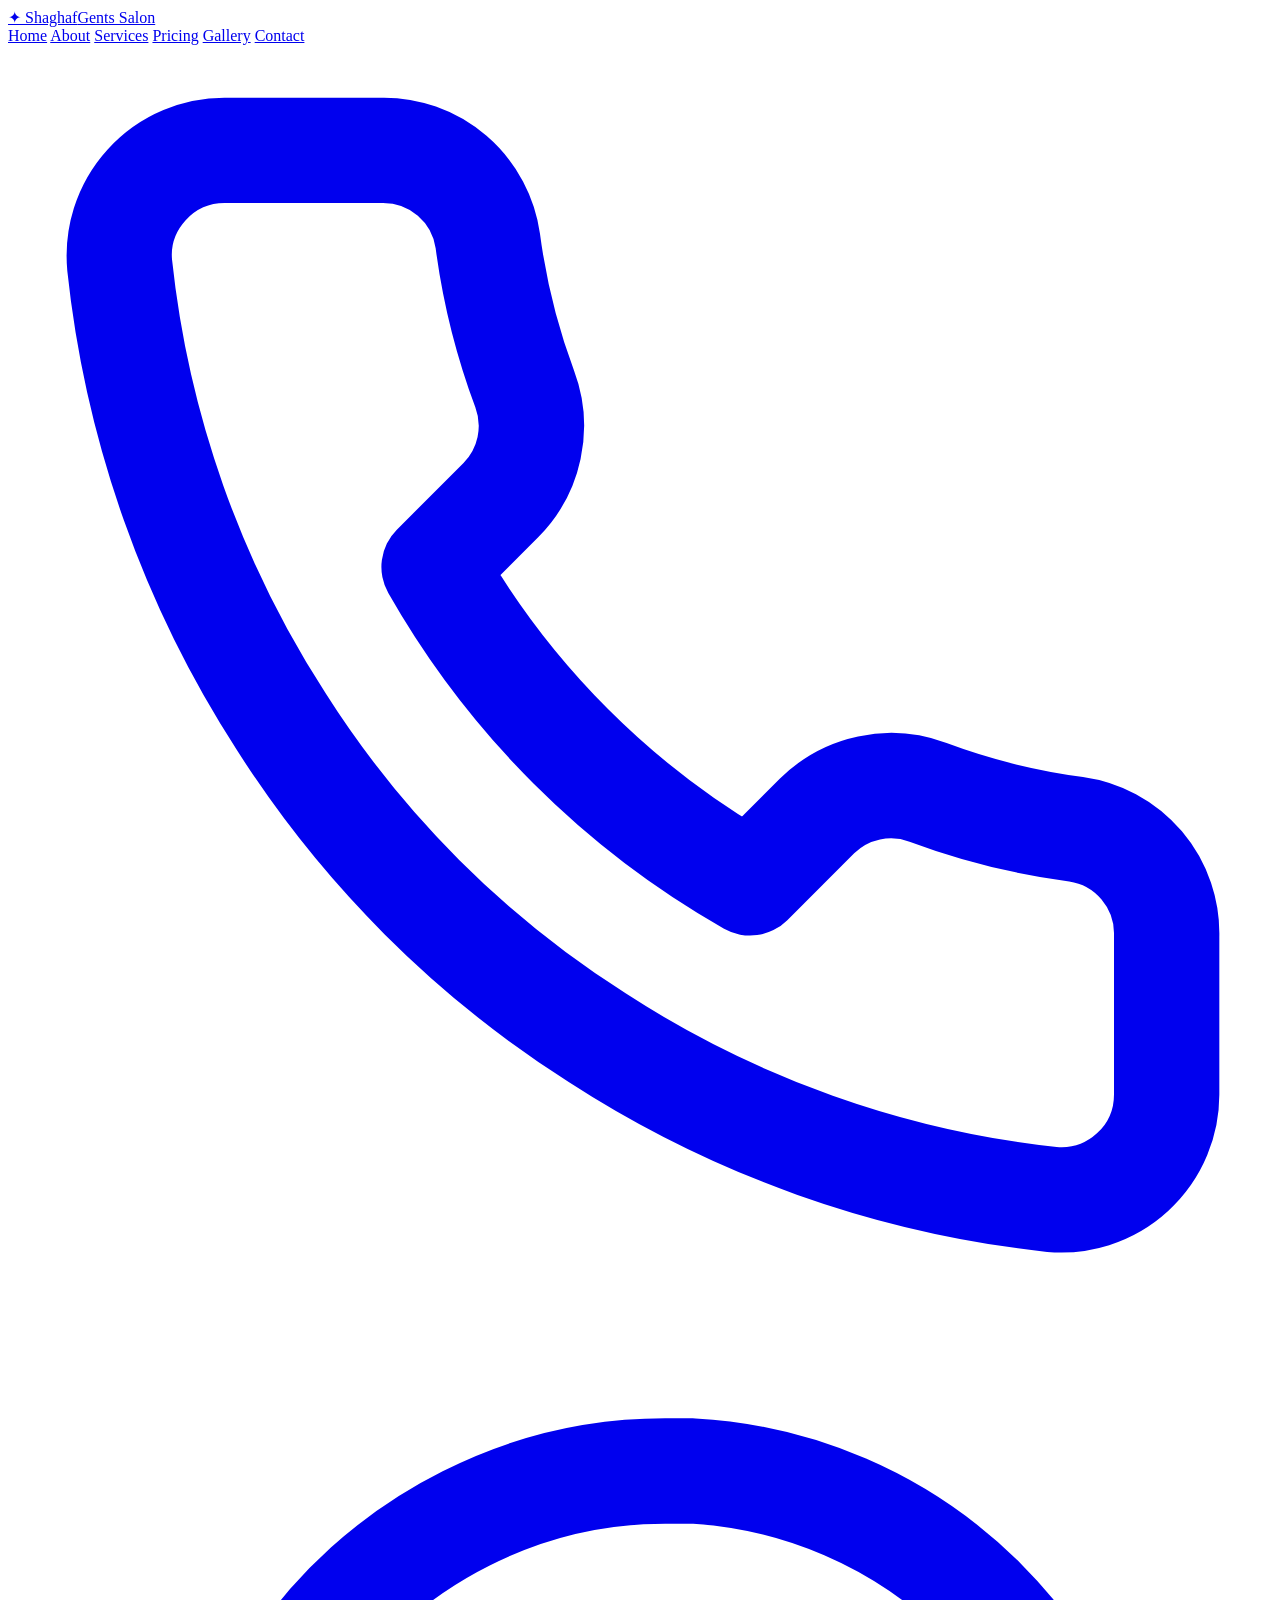
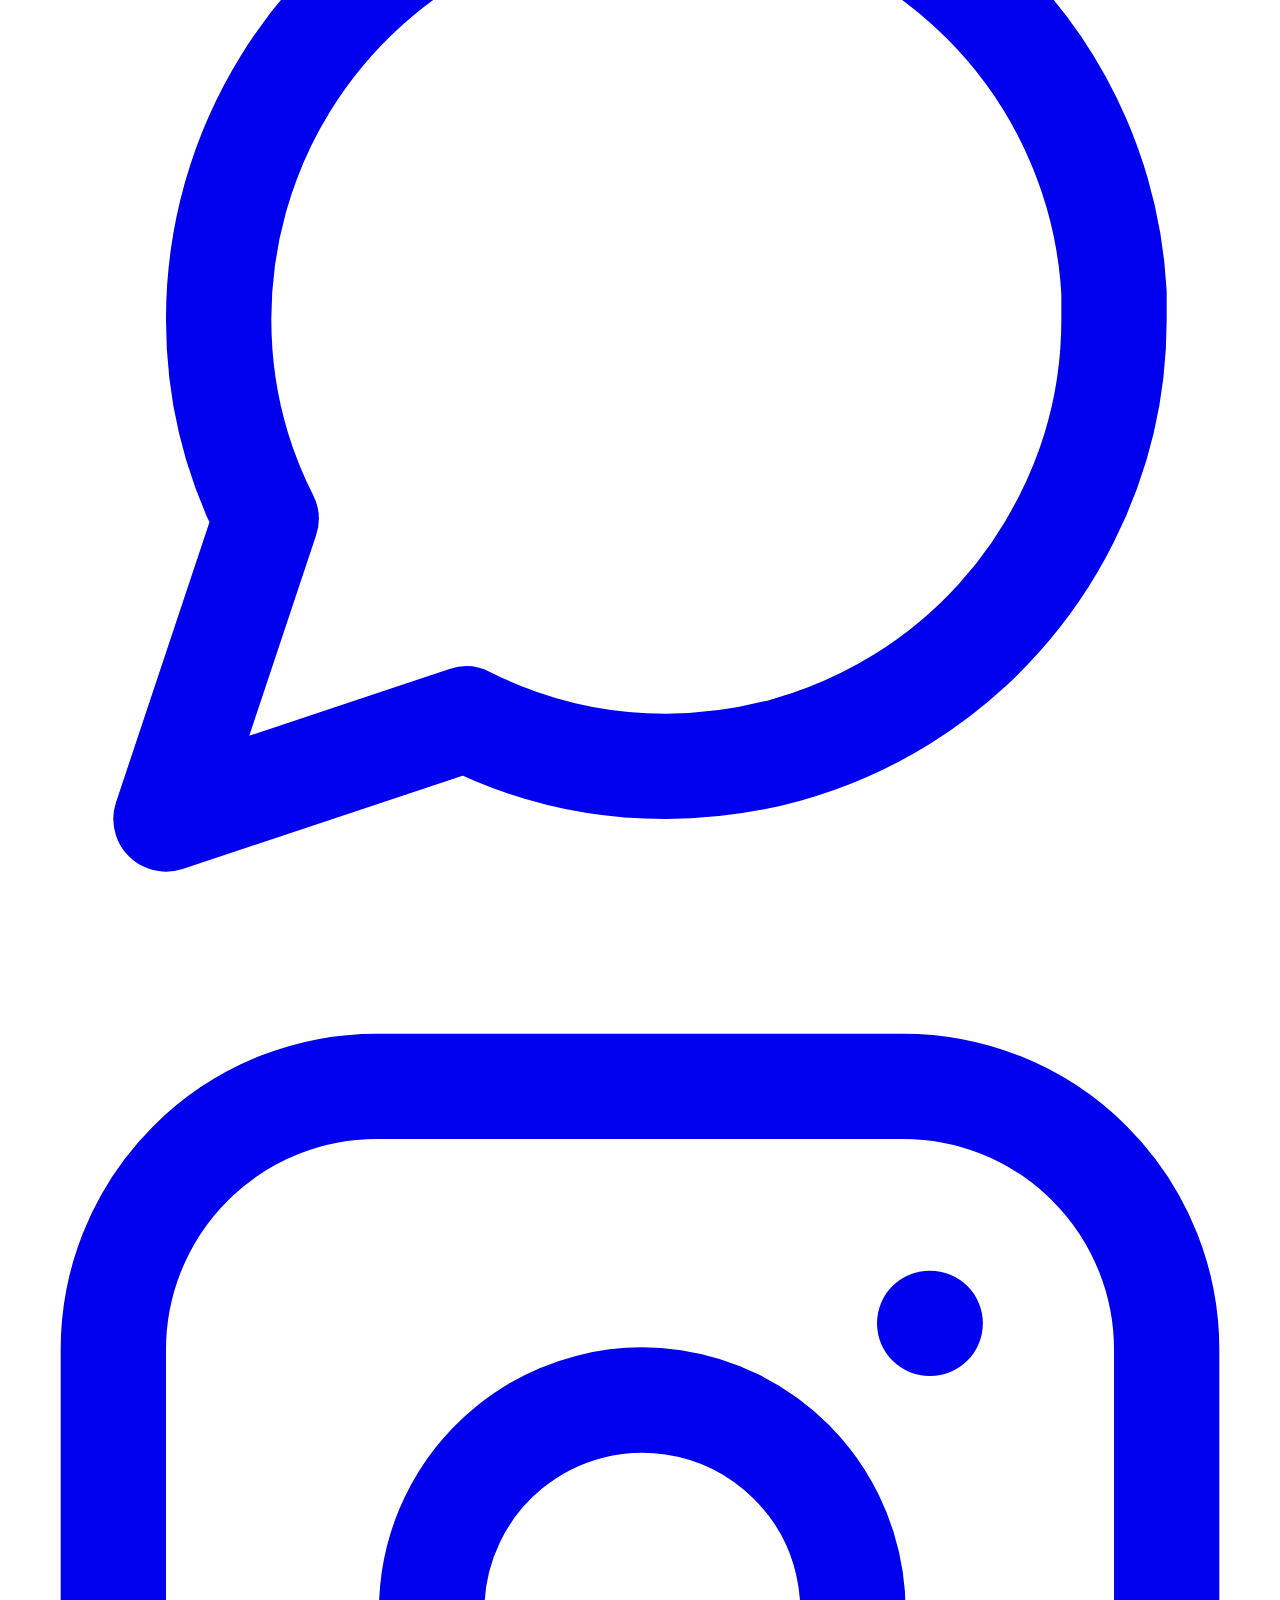
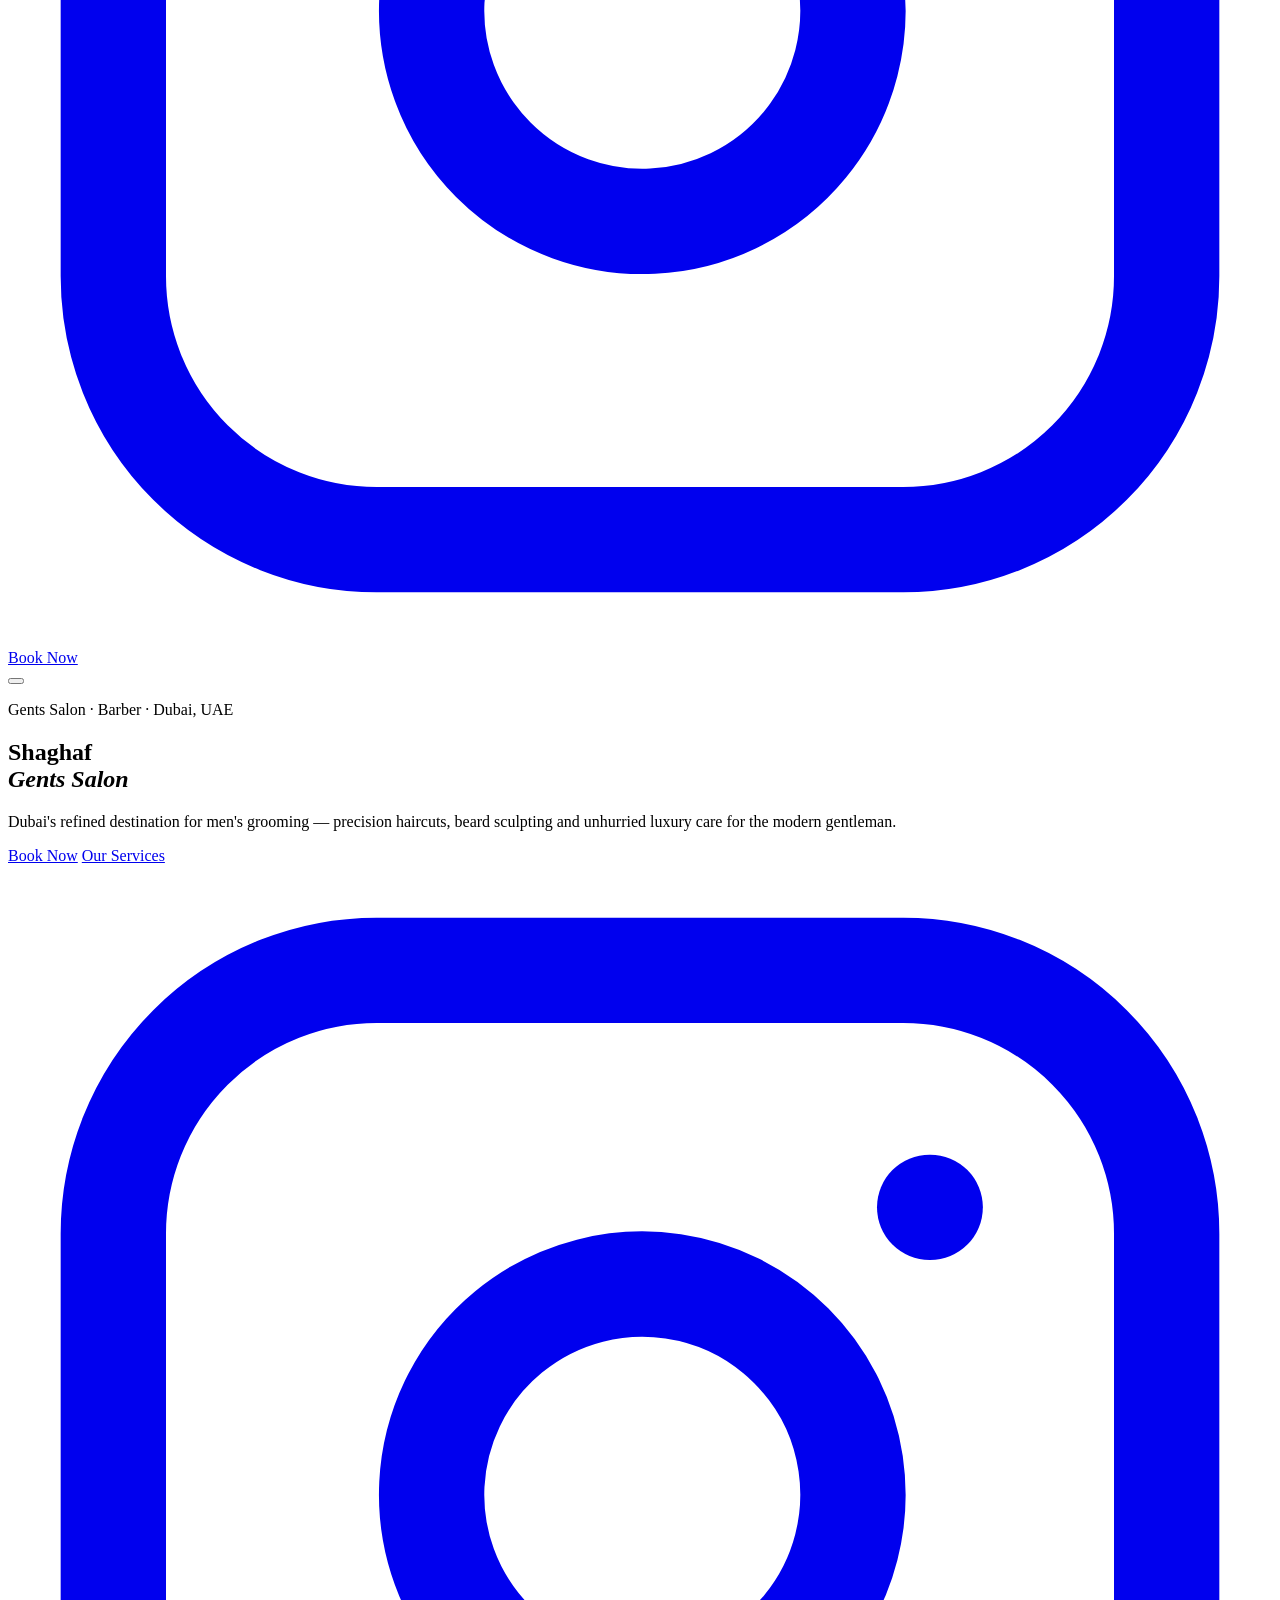
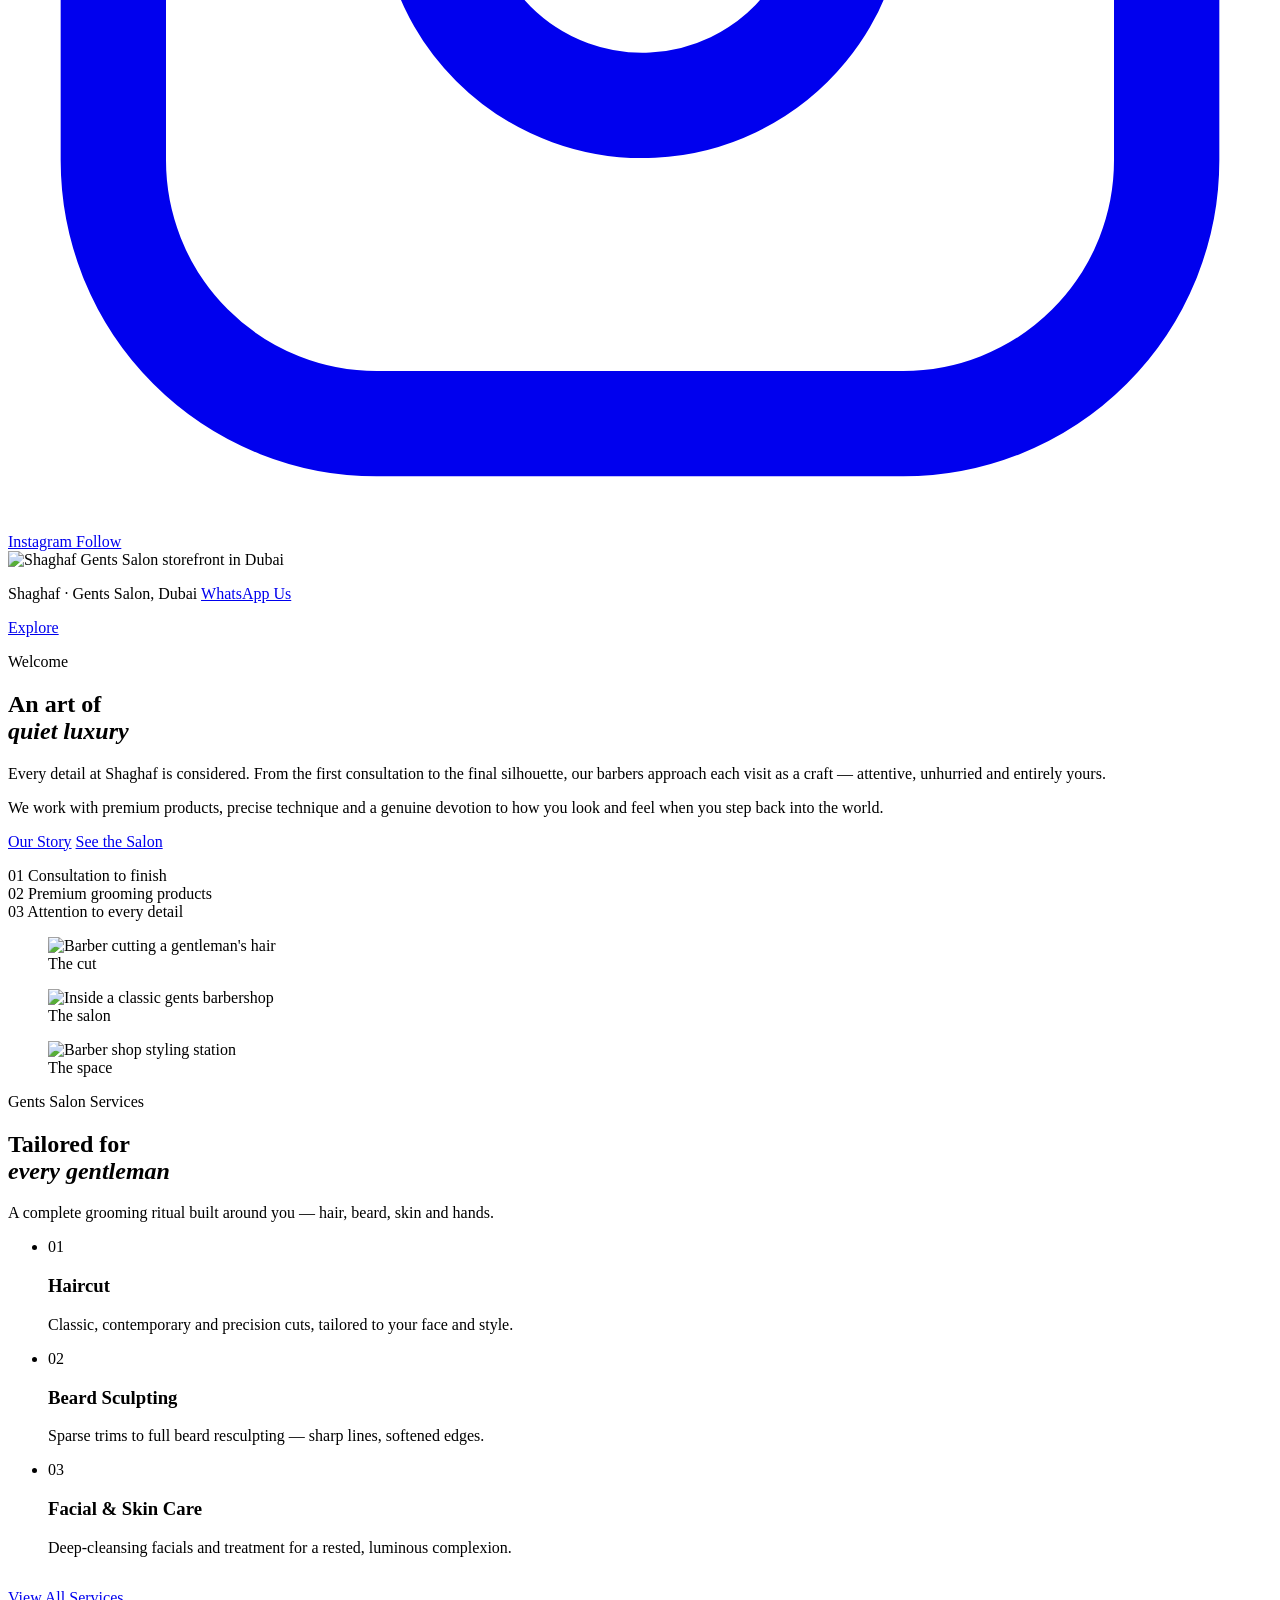
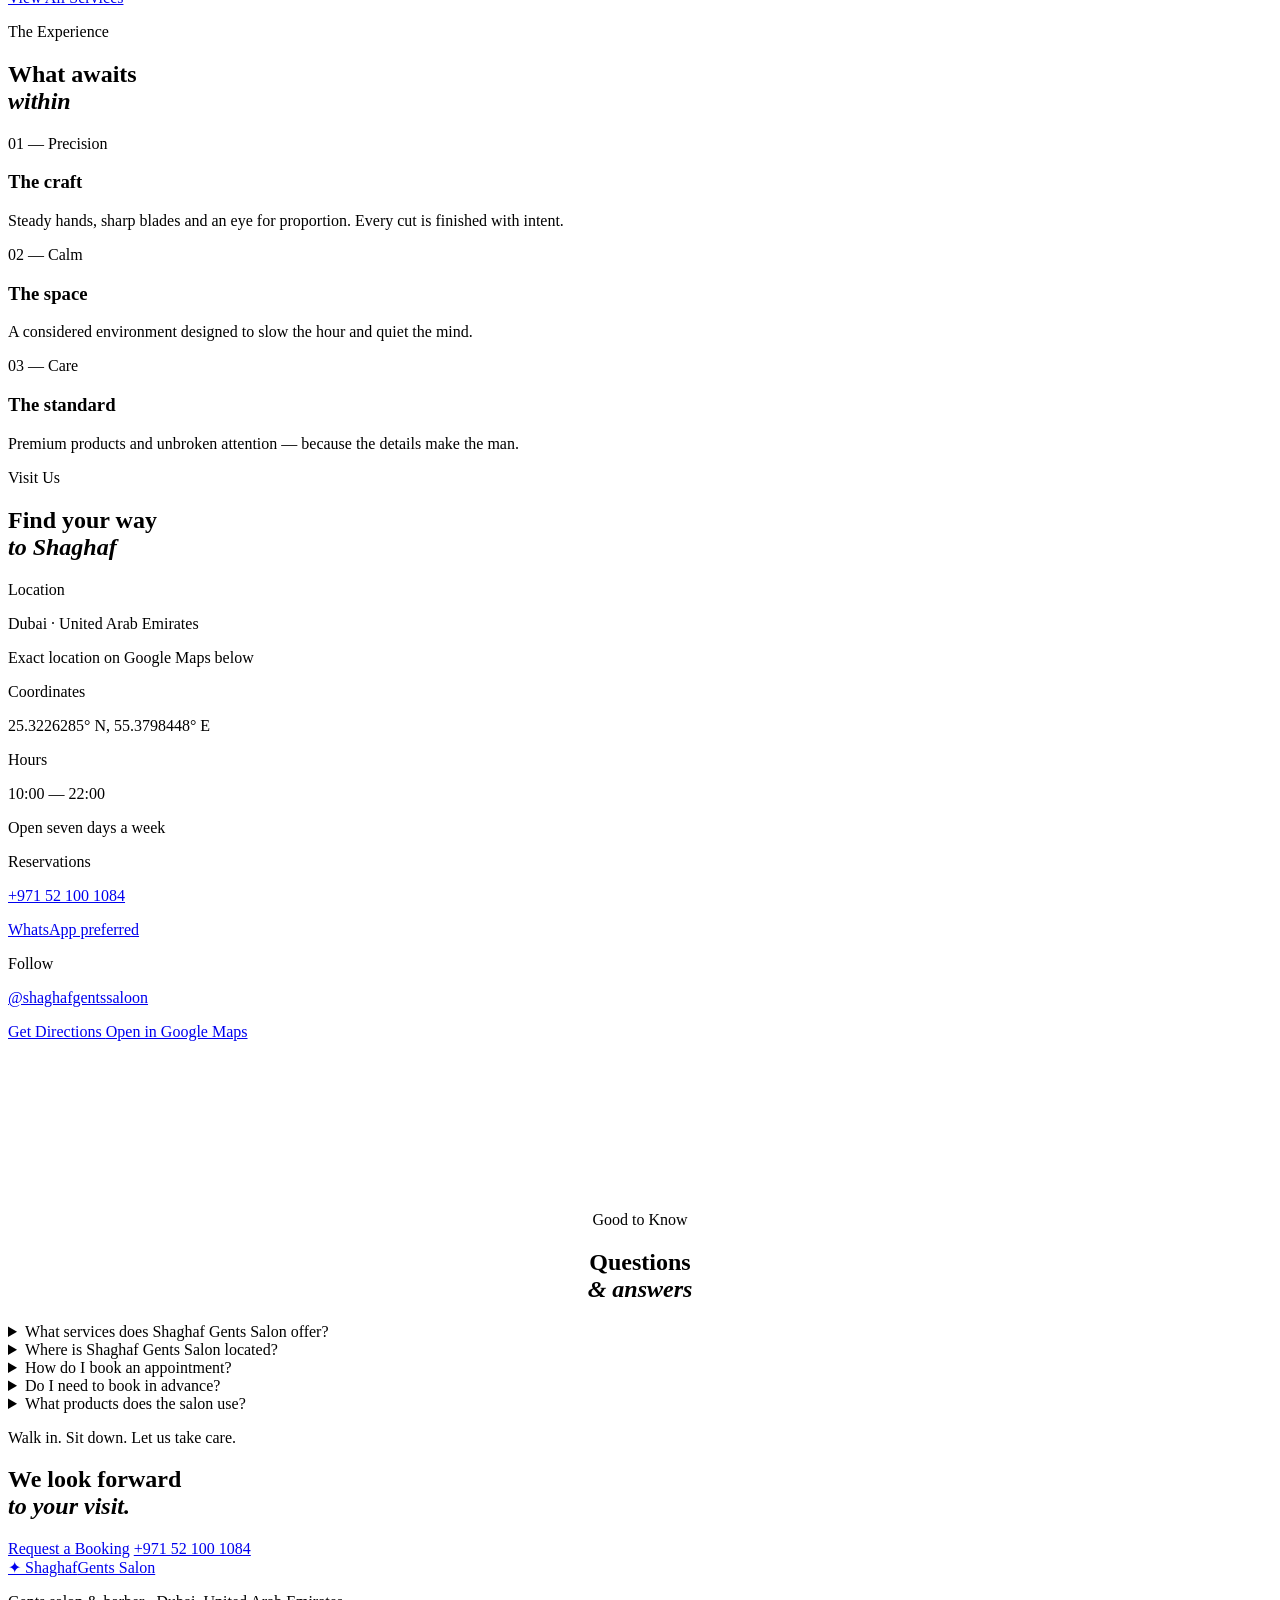
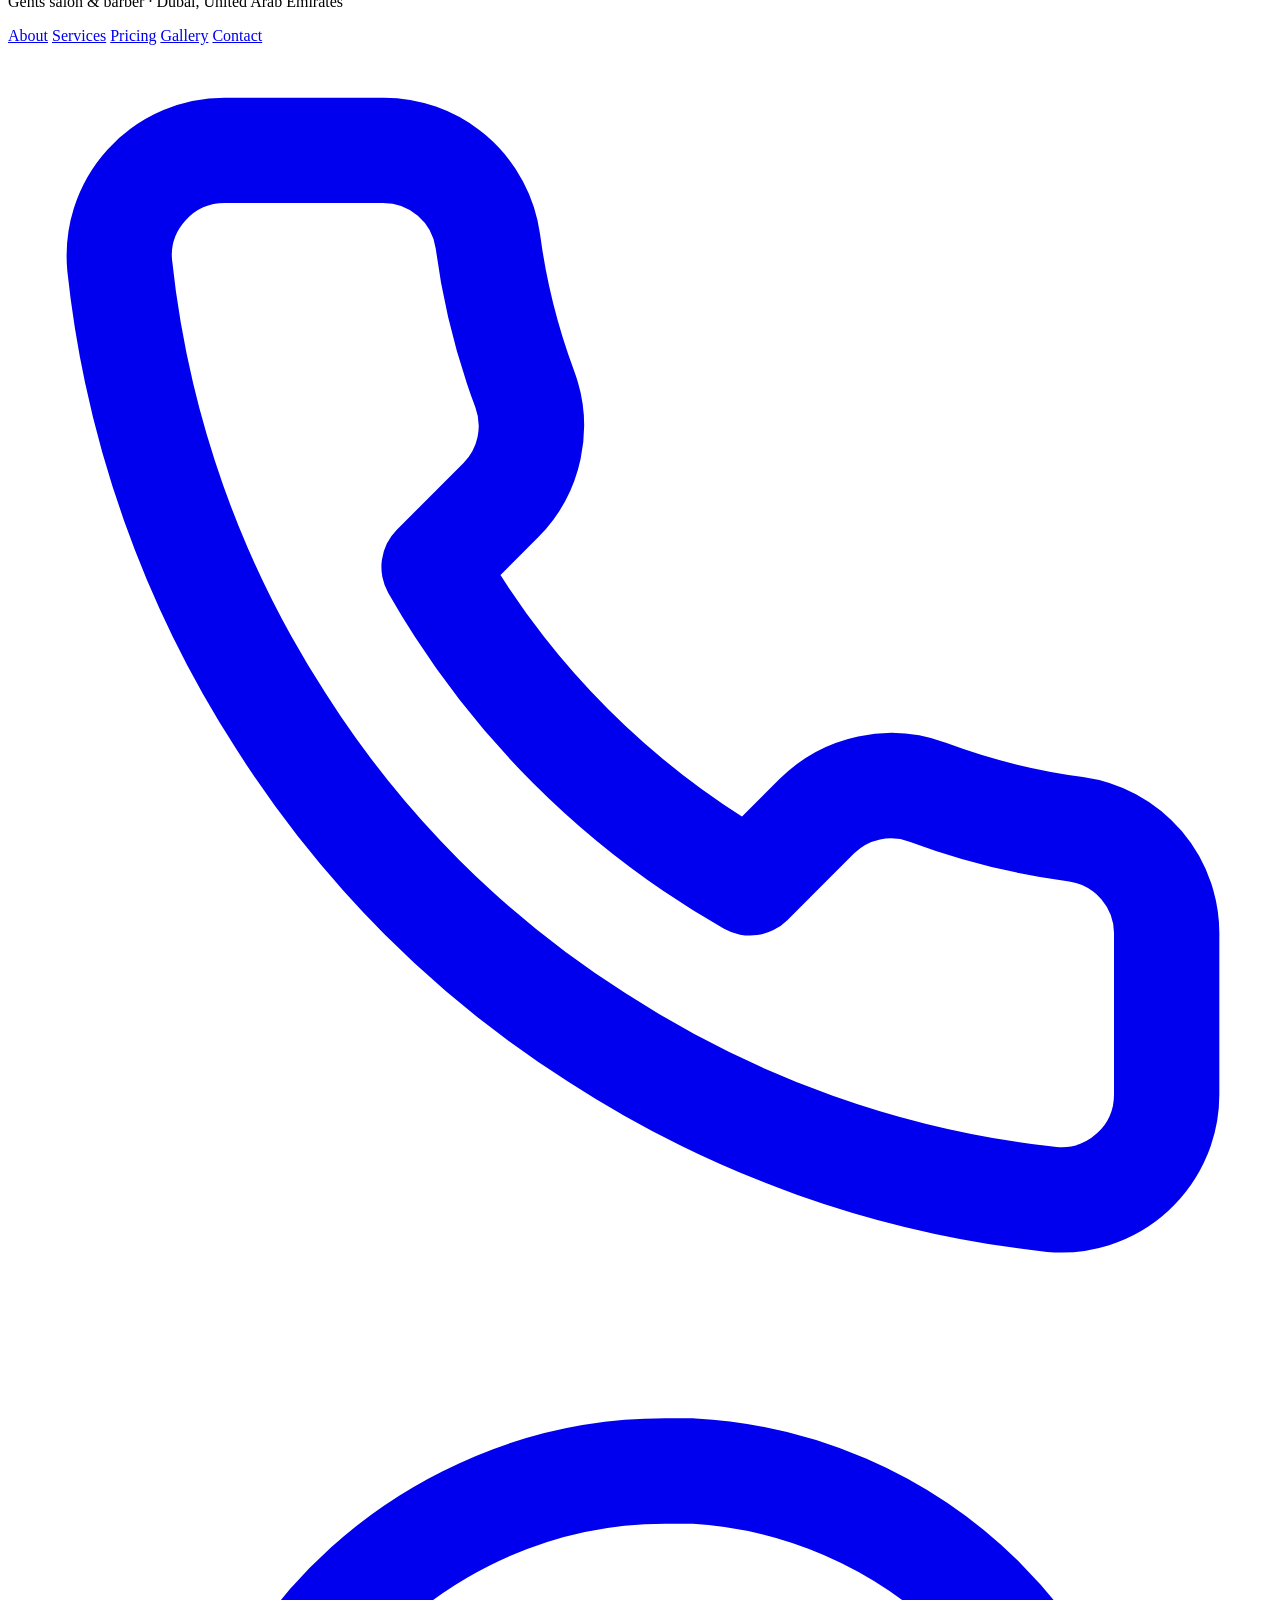
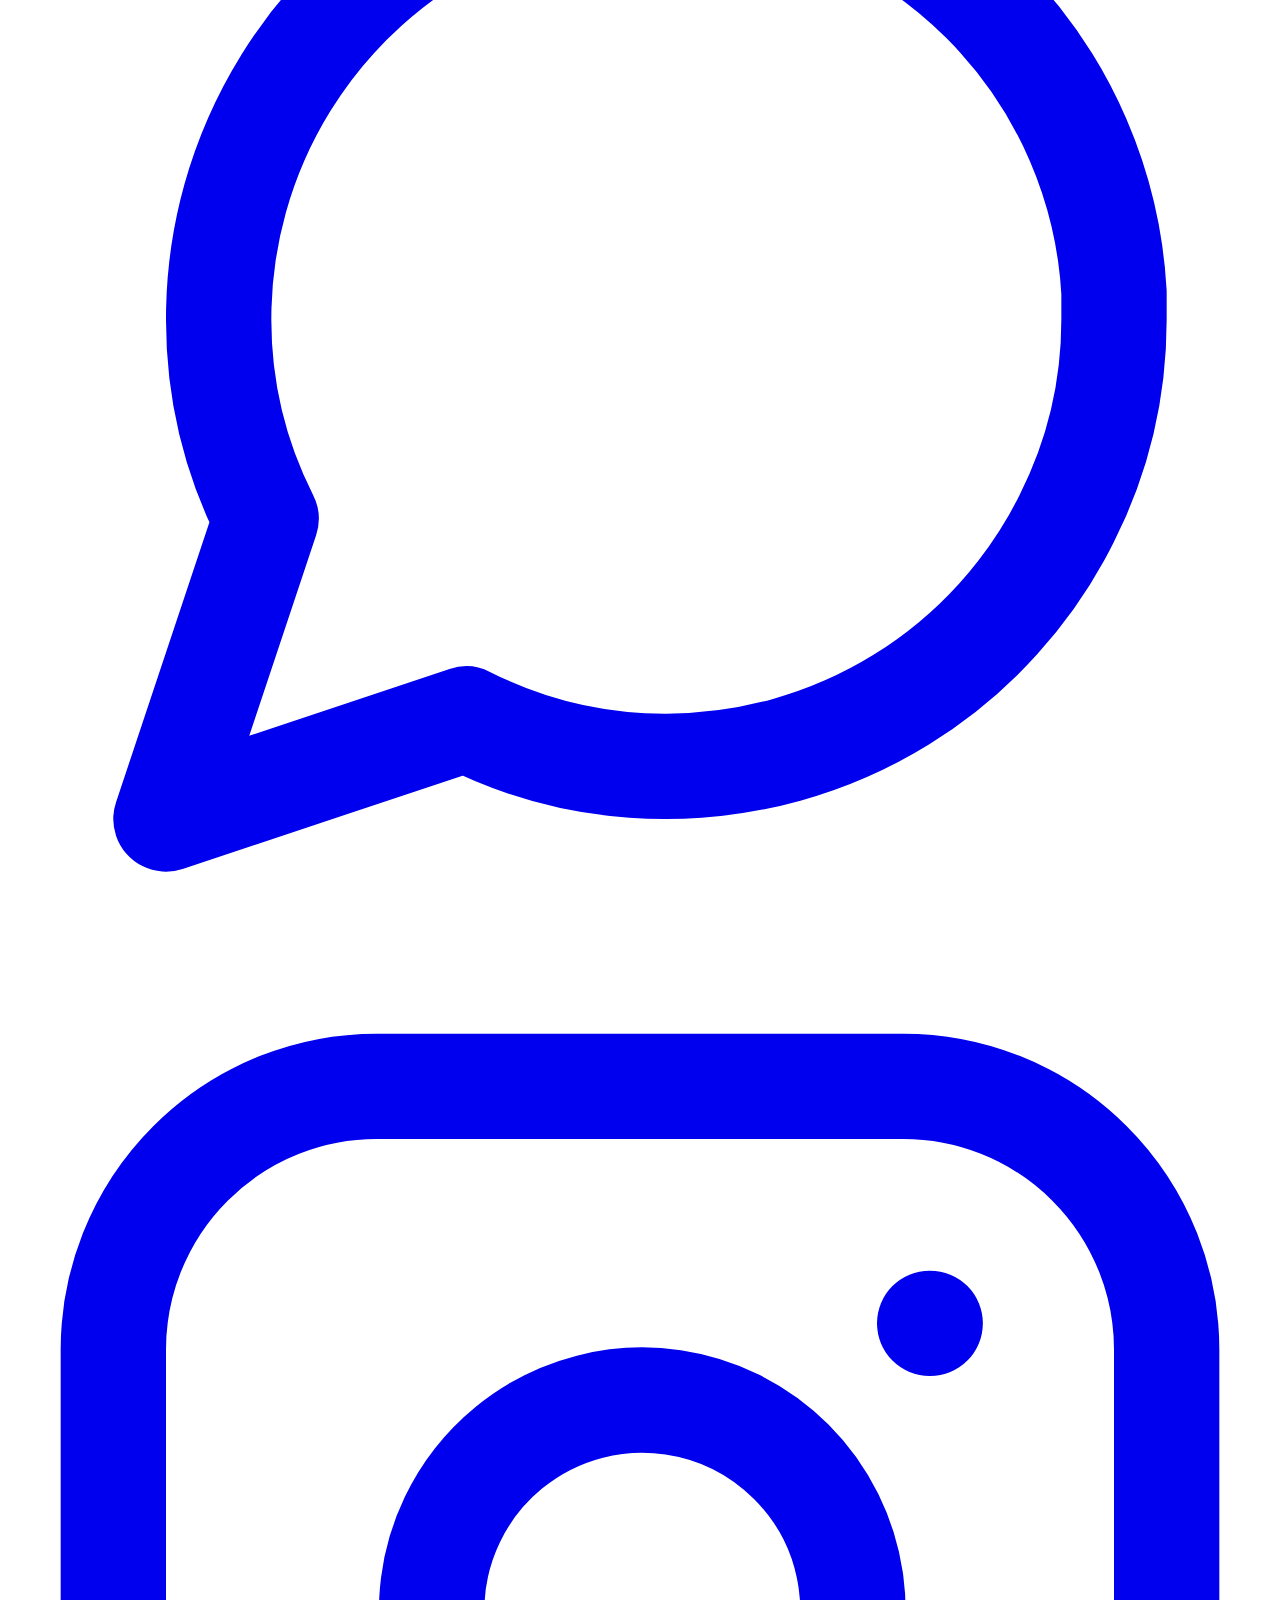
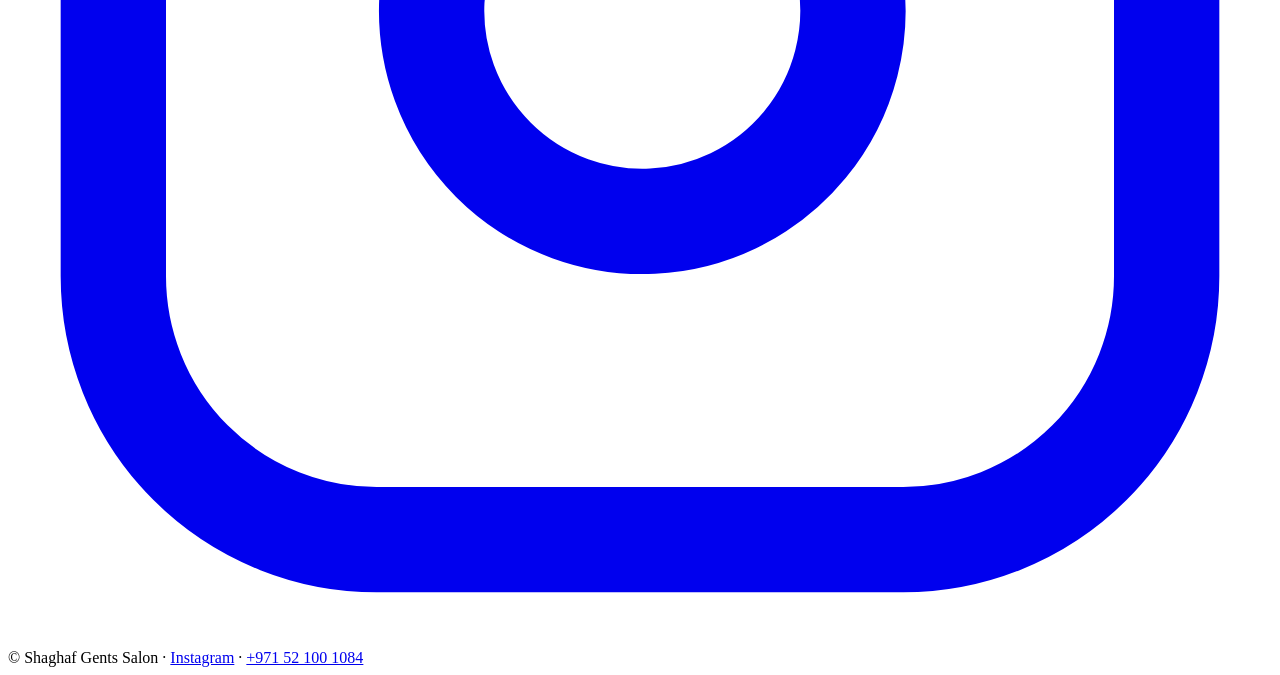
==== index.html @ 3b435929 "Add files via upload" ====
<!DOCTYPE html>
<html lang="en">
<head>
  <meta charset="UTF-8" />
  <meta name="viewport" content="width=device-width, initial-scale=1.0" />
  <title>Shaghaf Gents Salon | Premium Men's Salon &amp; Barber in Dubai</title>
  <meta name="description" content="Shaghaf Gents Salon — the premier gents salon &amp; men's barber in Dubai. Precision haircuts, beard sculpting, hot-towel shaves, facials &amp; grooming." />
  <meta name="robots" content="index, follow, max-image-preview:large, max-snippet:-1" />
  <meta name="author" content="Shaghaf Gents Salon" />
  <meta name="theme-color" content="#0c0c0c" />
  <meta name="geo.region" content="AE-DU" />
  <meta name="geo.placename" content="Dubai, United Arab Emirates" />
  <meta name="geo.position" content="25.3226285;55.3798448" />
  <meta name="ICBM" content="25.3226285,55.3798448" />
  <link rel="canonical" href="https://www.shaghafgentssaloon.com/" />

  <!-- Open Graph -->
  <meta property="og:type" content="website" />
  <meta property="og:site_name" content="Shaghaf Gents Salon" />
  <meta property="og:title" content="Shaghaf Gents Salon | Premium Men's Salon &amp; Barber in Dubai" />
  <meta property="og:description" content="A refined haven for the modern gentleman. Precision haircuts, beard sculpting and luxury grooming in Dubai." />
  <meta property="og:url" content="https://www.shaghafgentssaloon.com/" />
  <meta property="og:image" content="https://www.shaghafgentssaloon.com/assets/images/og-cover.jpg" />
  <meta property="og:image:width" content="1200" />
  <meta property="og:image:height" content="630" />
  <meta property="og:image:alt" content="Shaghaf Gents Salon — premium men's grooming in Dubai" />
  <meta property="og:locale" content="en_AE" />
  <meta property="og:phone_number" content="+971 52 100 1084" />

  <!-- Twitter -->
  <meta name="twitter:card" content="summary_large_image" />
  <meta name="twitter:title" content="Shaghaf Gents Salon | Premium Men's Salon &amp; Barber in Dubai" />
  <meta name="twitter:description" content="Precision haircuts, beard sculpting and luxury grooming in Dubai. Call +971 52 100 1084." />
  <meta name="twitter:image" content="https://www.shaghafgentssaloon.com/assets/images/og-cover.jpg" />

  <link rel="icon" href="data:image/svg+xml,%3Csvg xmlns='http://www.w3.org/2000/svg' viewBox='0 0 100 100'%3E%3Crect width='100' height='100' rx='14' fill='%230c0c0c'/%3E%3Ctext x='50' y='68' font-size='52' text-anchor='middle' fill='%23c8a96a' font-family='Georgia, serif'%3ES%3C/text%3E%3C/svg%3E" />

  <link rel="stylesheet" href="assets/fonts/fonts.css" />
  <link rel="stylesheet" href="assets/css/style.css" />

  <script type="application/ld+json">
  {
    "@context": "https://schema.org",
    "@type": "BarberShop",
    "@id": "https://www.shaghafgentssaloon.com/#business",
    "name": "Shaghaf Gents Salon",
    "alternateName": "Shaghaf Gents Saloon",
    "description": "Premium gents salon and men's barber in Dubai offering precision haircuts, beard sculpting, hot-towel shaves, facials and complete grooming rituals.",
    "url": "https://www.shaghafgentssaloon.com/",
    "telephone": "+971521001084",
    "priceRange": "$$",
    "image": "https://www.shaghafgentssaloon.com/assets/images/salon-storefront.jpg",
    "address": {
      "@type": "PostalAddress",
      "addressLocality": "Dubai",
      "addressCountry": "AE"
    },
    "geo": {
      "@type": "GeoCoordinates",
      "latitude": 25.3226285,
      "longitude": 55.3798448
    },
    "hasMap": "https://www.google.com/maps/place/Shaghaf+Gents+Saloon/@25.3226285,55.3798448,17z",
    "sameAs": [
      "https://www.instagram.com/shaghafgentssaloon/"
    ],
    "openingHoursSpecification": [
      {
        "@type": "OpeningHoursSpecification",
        "dayOfWeek": [
          "Monday", "Tuesday", "Wednesday", "Thursday", "Friday", "Saturday", "Sunday"
        ],
        "opens": "10:00",
        "closes": "22:00"
      }
    ],
    "makesOffer": {
      "@type": "OfferCatalog",
      "name": "Gents Salon Services",
      "itemListElement": [
        { "@type": "Offer", "itemOffered": { "@type": "Service", "name": "Men's Haircut" } },
        { "@type": "Offer", "itemOffered": { "@type": "Service", "name": "Beard Sculpting" } },
        { "@type": "Offer", "itemOffered": { "@type": "Service", "name": "Hot Towel Shave" } },
        { "@type": "Offer", "itemOffered": { "@type": "Service", "name": "Men's Facial" } },
        { "@type": "Offer", "itemOffered": { "@type": "Service", "name": "Hair Treatment" } }
      ]
    }
  }
  </script>

  <script type="application/ld+json">
  {
    "@context": "https://schema.org",
    "@type": "FAQPage",
    "mainEntity": [
      {
        "@type": "Question",
        "name": "What services does Shaghaf Gents Salon offer?",
        "acceptedAnswer": { "@type": "Answer", "text": "We offer precision haircuts, beard sculpting, hot-towel shaves, hair styling, facials and skin care, hair treatments, manicure & pedicure, kids' cuts and full grooming combination rituals." }
      },
      {
        "@type": "Question",
        "name": "Where is Shaghaf Gents Salon located?",
        "acceptedAnswer": { "@type": "Answer", "text": "We are located in Dubai, United Arab Emirates. You can find the exact location on our map, or open our Google Maps listing for precise directions." }
      },
      {
        "@type": "Question",
        "name": "How do I book an appointment?",
        "acceptedAnswer": { "@type": "Answer", "text": "Call us at +971 52 100 1084 or send a message on WhatsApp. You can also use the booking form on our contact page and it will open in WhatsApp, pre-filled." }
      },
      {
        "@type": "Question",
        "name": "Do I need to book in advance?",
        "acceptedAnswer": { "@type": "Answer", "text": "Walk-ins are welcome when chairs are available, but we recommend booking in advance — especially on weekends — to guarantee your preferred time." }
      },
      {
        "@type": "Question",
        "name": "What products does the salon use?",
        "acceptedAnswer": { "@type": "Answer", "text": "We use premium grooming and hair-care products selected for quality, and clean, professional tools for every service." }
      }
    ]
  }
  </script>

  <script type="application/ld+json">
  {
    "@context": "https://schema.org",
    "@type": "WebSite",
    "@id": "https://www.shaghafgentssaloon.com/#website",
    "url": "https://www.shaghafgentssaloon.com/",
    "name": "Shaghaf Gents Salon",
    "description": "Premium gents salon and men's barber in Dubai — precision haircuts, beard sculpting, hot-towel shaves and luxury grooming.",
    "publisher": { "@id": "https://www.shaghafgentssaloon.com/#business" },
    "inLanguage": "en"
  }
  </script>
</head>
<body>

  <!-- ============ NAV ============ -->
  <header class="nav" id="nav">
    <div class="nav__inner container">
      <a class="nav__brand" href="index.html" aria-label="Shaghaf Gents Salon — Home">
        <span class="nav__brand-orn">✦</span>
        <span class="nav__brand-name">Shaghaf<span class="nav__brand-light">Gents Salon</span></span>
      </a>

      <nav class="nav__links" id="navLinks" aria-label="Primary navigation">
        <a href="index.html" class="is-active" aria-current="page">Home</a>
        <a href="about.html">About</a>
        <a href="services.html">Services</a>
        <a href="pricing.html">Pricing</a>
        <a href="gallery.html">Gallery</a>
        <a href="contact.html">Contact</a>
      </nav>

      <div class="nav__cta">
        <span class="nav__icons">
          <a class="nav__icon" href="tel:+971521001084" aria-label="Call Shaghaf Gents Salon" title="Call"><svg xmlns="http://www.w3.org/2000/svg" viewBox="0 0 24 24" fill="none" stroke="currentColor" stroke-width="2" stroke-linecap="round" stroke-linejoin="round" aria-hidden="true"><path d="M22 16.92v3a2 2 0 0 1-2.18 2 19.79 19.79 0 0 1-8.63-3.07 19.5 19.5 0 0 1-6-6 19.79 19.79 0 0 1-3.07-8.67A2 2 0 0 1 4.11 2h3a2 2 0 0 1 2 1.72c.127.96.361 1.903.7 2.81a2 2 0 0 1-.45 2.11L8.09 9.91a16 16 0 0 0 6 6l1.27-1.27a2 2 0 0 1 2.11-.45c.907.339 1.85.573 2.81.7A2 2 0 0 1 22 16.92z"/></svg></a>
          <a class="nav__icon" href="https://wa.me/971521001084" target="_blank" rel="noopener" aria-label="Chat with Shaghaf Gents Salon on WhatsApp" title="WhatsApp"><svg xmlns="http://www.w3.org/2000/svg" viewBox="0 0 24 24" fill="none" stroke="currentColor" stroke-width="2" stroke-linecap="round" stroke-linejoin="round" aria-hidden="true"><path d="M21 11.5a8.38 8.38 0 0 1-.9 3.8 8.5 8.5 0 0 1-7.6 4.7 8.38 8.38 0 0 1-3.8-.9L3 21l1.9-5.7a8.38 8.38 0 0 1-.9-3.8 8.5 8.5 0 0 1 4.7-7.6 8.38 8.38 0 0 1 3.8-.9h.5a8.48 8.48 0 0 1 8 8v.5z"/></svg></a>
          <a class="nav__icon" href="https://www.instagram.com/shaghafgentssaloon/" target="_blank" rel="noopener" aria-label="Follow Shaghaf Gents Salon on Instagram" title="Instagram"><svg xmlns="http://www.w3.org/2000/svg" viewBox="0 0 24 24" fill="none" stroke="currentColor" stroke-width="2" stroke-linecap="round" stroke-linejoin="round" aria-hidden="true"><rect x="2" y="2" width="20" height="20" rx="5" ry="5"/><path d="M16 11.37A4 4 0 1 1 12.63 8 4 4 0 0 1 16 11.37z"/><line x1="17.5" y1="6.5" x2="17.51" y2="6.5"/></svg></a>
        </span>
        <a class="btn btn--gold btn--sm" href="contact.html#book">Book Now</a>
      </div>

      <button class="nav__toggle" id="navToggle" aria-label="Toggle menu" aria-expanded="false">
        <span></span><span></span><span></span>
      </button>
    </div>
  </header>

  <main id="top">

    <!-- ============ HERO ============ -->
    <section class="hero">
      <div class="container hero__grid">
        <div>
          <p class="eyebrow reveal">Gents Salon · Barber · Dubai, UAE</p>
          <h1 class="hero__title reveal">Shaghaf<br /><em>Gents Salon</em></h1>
          <div class="hero__rule reveal"><span></span></div>
          <p class="hero__sub reveal">
            Dubai's refined destination for men's grooming — precision
            haircuts, beard sculpting and unhurried luxury care for the
            modern gentleman.
          </p>
          <div class="hero__actions reveal">
            <a class="btn btn--gold" href="contact.html#book">Book Now</a>
            <a class="btn btn--line" href="services.html">Our Services</a>
            <a class="btn btn--gold" href="https://www.instagram.com/shaghafgentssaloon/" target="_blank" rel="noopener"><svg xmlns="http://www.w3.org/2000/svg" viewBox="0 0 24 24" fill="none" stroke="currentColor" stroke-width="2" stroke-linecap="round" stroke-linejoin="round" aria-hidden="true"><rect x="2" y="2" width="20" height="20" rx="5" ry="5"/><path d="M16 11.37A4 4 0 1 1 12.63 8 4 4 0 0 1 16 11.37z"/><line x1="17.5" y1="6.5" x2="17.51" y2="6.5"/></svg><span>Instagram Follow</span></a>
          </div>
        </div>
        <div class="hero__media reveal">
          <div class="hero__media-frame">
            <img
              src="assets/images/salon-storefront.jpg"
              alt="Shaghaf Gents Salon storefront in Dubai"
              width="562" height="1000" loading="eager" fetchpriority="high" />
            <p class="hero__media-tag">
              <span>Shaghaf · Gents Salon, Dubai</span>
              <a href="https://wa.me/971521001084" target="_blank" rel="noopener">WhatsApp Us</a>
            </p>
          </div>
        </div>
      </div>
      <a class="hero__scroll" href="#about">Explore <span></span></a>
    </section>

    <!-- ============ ABOUT PREVIEW ============ -->
    <section class="section about" id="about">
      <div class="container">
        <div class="about__grid">
          <div class="about__intro reveal">
            <p class="eyebrow eyebrow--gold">Welcome</p>
            <h2 class="section-title">An art of<br /><em>quiet luxury</em></h2>
          </div>
          <div class="about__body reveal">
            <p>
              Every detail at Shaghaf is considered. From the first consultation
              to the final silhouette, our barbers approach each visit as a
              craft — attentive, unhurried and entirely yours.
            </p>
            <p>
              We work with premium products, precise technique and a genuine
              devotion to how you look and feel when you step back into the
              world.
            </p>
            <p>
              <a class="btn btn--gold btn--sm" href="about.html">Our Story</a>
              <a class="btn btn--ghost btn--sm" href="gallery.html">See the Salon</a>
            </p>
          </div>
        </div>

        <div class="about__stats reveal">
          <div class="stat">
            <span class="stat__num">01</span>
            <span class="stat__label">Consultation to finish</span>
          </div>
          <div class="stat">
            <span class="stat__num">02</span>
            <span class="stat__label">Premium grooming products</span>
          </div>
          <div class="stat">
            <span class="stat__num">03</span>
            <span class="stat__label">Attention to every detail</span>
          </div>
        </div>

        <div class="strip">
          <figure class="strip__item strip__item--photo reveal">
            <img src="assets/images/haircut.jpg" alt="Barber cutting a gentleman's hair" width="1300" height="1300" loading="lazy" />
            <figcaption>The cut</figcaption>
          </figure>
          <figure class="strip__item strip__item--photo reveal">
            <img src="assets/images/salon-east.jpg" alt="Inside a classic gents barbershop" width="1024" height="676" loading="lazy" />
            <figcaption>The salon</figcaption>
          </figure>
          <figure class="strip__item strip__item--photo reveal">
            <img src="assets/images/salon-space.jpg" alt="Barber shop styling station" width="1024" height="648" loading="lazy" />
            <figcaption>The space</figcaption>
          </figure>
        </div>
      </div>
    </section>

    <!-- ============ SERVICES PREVIEW ============ -->
    <section class="section services section--alt" id="services">
      <div class="container">
        <div class="section__head reveal">
          <p class="eyebrow eyebrow--gold">Gents Salon Services</p>
          <h2 class="section-title">Tailored for<br /><em>every gentleman</em></h2>
          <p class="lead">
            A complete grooming ritual built around you — hair, beard, skin and
            hands.
          </p>
        </div>

        <ul class="services__list">
          <li class="service reveal">
            <span class="service__index">01</span>
            <h3 class="service__name">Haircut</h3>
            <p class="service__desc">Classic, contemporary and precision cuts, tailored to your face and style.</p>
          </li>
          <li class="service reveal">
            <span class="service__index">02</span>
            <h3 class="service__name">Beard Sculpting</h3>
            <p class="service__desc">Sparse trims to full beard resculpting — sharp lines, softened edges.</p>
          </li>
          <li class="service reveal">
            <span class="service__index">03</span>
            <h3 class="service__name">Facial &amp; Skin Care</h3>
            <p class="service__desc">Deep-cleansing facials and treatment for a rested, luminous complexion.</p>
          </li>
        </ul>

        <p class="reveal" style="margin-top:2rem;"><a class="btn btn--gold" href="services.html">View All Services</a></p>
      </div>
    </section>

    <!-- ============ EXPERIENCE ============ -->
    <section class="section experience" id="experience">
      <div class="container">
        <div class="section__head reveal">
          <p class="eyebrow eyebrow--gold">The Experience</p>
          <h2 class="section-title">What awaits<br /><em>within</em></h2>
        </div>
        <div class="experience__grid">
          <div class="experience__item reveal">
            <p class="eyebrow eyebrow--gold">01 — Precision</p>
            <h3 class="experience__title">The craft</h3>
            <p>Steady hands, sharp blades and an eye for proportion. Every cut is finished with intent.</p>
          </div>
          <div class="experience__item reveal">
            <p class="eyebrow eyebrow--gold">02 — Calm</p>
            <h3 class="experience__title">The space</h3>
            <p>A considered environment designed to slow the hour and quiet the mind.</p>
          </div>
          <div class="experience__item reveal">
            <p class="eyebrow eyebrow--gold">03 — Care</p>
            <h3 class="experience__title">The standard</h3>
            <p>Premium products and unbroken attention — because the details make the man.</p>
          </div>
        </div>
      </div>
    </section>

    <!-- ============ VISIT / MAP ============ -->
    <section class="section visit section--alt" id="visit">
      <div class="container">
        <div class="section__head reveal">
          <p class="eyebrow eyebrow--gold">Visit Us</p>
          <h2 class="section-title">Find your way<br /><em>to Shaghaf</em></h2>
        </div>

        <div class="visit__grid">
          <div class="visit__info reveal">
            <div class="info-block">
              <p class="info-block__label">Location</p>
              <p class="info-block__value">Dubai · United Arab Emirates</p>
              <p class="info-block__hint">Exact location on Google Maps below</p>
            </div>
            <div class="info-block">
              <p class="info-block__label">Coordinates</p>
              <p class="info-block__value mono">25.3226285° N, 55.3798448° E</p>
            </div>
            <div class="info-block">
              <p class="info-block__label">Hours</p>
              <p class="info-block__value">10:00 — 22:00</p>
              <p class="info-block__hint">Open seven days a week</p>
            </div>
            <div class="info-block">
              <p class="info-block__label">Reservations</p>
              <p class="info-block__value"><a href="tel:+971521001084">+971 52 100 1084</a></p>
              <p class="info-block__hint"><a href="https://wa.me/971521001084" target="_blank" rel="noopener">WhatsApp preferred</a></p>
            </div>
            <div class="info-block">
              <p class="info-block__label">Follow</p>
              <p class="info-block__value">
                <a href="https://www.instagram.com/shaghafgentssaloon/" target="_blank" rel="noopener">
                  @shaghafgentssaloon
                </a>
              </p>
            </div>

            <div class="visit__actions">
              <a class="btn btn--gold btn--sm" target="_blank" rel="noopener"
                 href="https://www.google.com/maps/dir/?api=1&destination=25.3226285,55.3798448">
                Get Directions
              </a>
              <a class="btn btn--line btn--sm" target="_blank" rel="noopener"
                 href="https://www.google.com/maps/place/Shaghaf+Gents+Saloon/@25.3226285,55.3798448,17z">
                Open in Google Maps
              </a>
            </div>
          </div>

          <div class="visit__map reveal">
            <iframe
              title="Shaghaf Gents Salon — Google Maps location map"
              src="https://www.google.com/maps?q=25.3226285,55.3798448&z=16&hl=en&output=embed"
              width="100%" height="100%" style="border:0;"
              loading="lazy" allowfullscreen referrerpolicy="no-referrer-when-downgrade"></iframe>
          </div>
        </div>
      </div>
    </section>

    <!-- ============ FAQ ============ -->
    <section class="section faq-section" id="faq">
      <div class="container">
        <div class="section__head reveal" style="margin-inline:auto; text-align:center;">
          <p class="eyebrow eyebrow--gold">Good to Know</p>
          <h2 class="section-title">Questions<br /><em>&amp; answers</em></h2>
        </div>

        <div class="faq">
          <details class="faq__item reveal">
            <summary>What services does Shaghaf Gents Salon offer?</summary>
            <p>We offer precision haircuts, beard sculpting, hot-towel shaves, hair styling, facials and skin care, hair treatments, manicure &amp; pedicure, kids' cuts and full grooming combination rituals.</p>
          </details>
          <details class="faq__item reveal">
            <summary>Where is Shaghaf Gents Salon located?</summary>
            <p>We are located in Dubai, United Arab Emirates. Use the map above for directions, or open our <a href="https://www.google.com/maps/place/Shaghaf+Gents+Saloon/@25.3226285,55.3798448,17z" target="_blank" rel="noopener" style="color:var(--gold-bright);">Google Maps listing</a>.</p>
          </details>
          <details class="faq__item reveal">
            <summary>How do I book an appointment?</summary>
            <p>Call us at <a href="tel:+971521001084" style="color:var(--gold-bright);">+971 52 100 1084</a> or send a message on <a href="https://wa.me/971521001084" target="_blank" rel="noopener" style="color:var(--gold-bright);">WhatsApp</a>. The booking form on our contact page also opens in WhatsApp, pre-filled.</p>
          </details>
          <details class="faq__item reveal">
            <summary>Do I need to book in advance?</summary>
            <p>Walk-ins are welcome when chairs are available, but we recommend booking in advance — especially on weekends — to guarantee your preferred time.</p>
          </details>
          <details class="faq__item reveal">
            <summary>What products does the salon use?</summary>
            <p>We use premium grooming and hair-care products selected for quality, and clean, professional tools for every service.</p>
          </details>
        </div>
      </div>
    </section>

    <!-- ============ CLOSING ============ -->
    <section class="section closing">
      <div class="container closing__inner reveal">
        <p class="eyebrow eyebrow--gold">Walk in. Sit down. Let us take care.</p>
        <h2 class="closing__title">We look forward<br /><em>to your visit.</em></h2>
        <div class="closing__actions">
          <a class="btn btn--gold" href="contact.html#book">Request a Booking</a>
          <a class="btn btn--line" href="tel:+971521001084">+971 52 100 1084</a>
        </div>
      </div>
    </section>

  </main>

  <!-- ============ FOOTER ============ -->
  <footer class="footer">
    <div class="container footer__inner">
      <a class="nav__brand" href="index.html" aria-label="Shaghaf Gents Salon — Home">
        <span class="nav__brand-orn">✦</span>
        <span class="nav__brand-name">Shaghaf<span class="nav__brand-light">Gents Salon</span></span>
      </a>
      <p class="footer__tag">Gents salon &amp; barber · Dubai, United Arab Emirates</p>
      <nav class="footer__links" aria-label="Footer navigation">
        <a href="about.html">About</a>
        <a href="services.html">Services</a>
        <a href="pricing.html">Pricing</a>
        <a href="gallery.html">Gallery</a>
        <a href="contact.html">Contact</a>
      </nav>
      <div class="footer__social">
        <a href="tel:+971521001084" aria-label="Call Shaghaf Gents Salon" title="Call"><svg xmlns="http://www.w3.org/2000/svg" viewBox="0 0 24 24" fill="none" stroke="currentColor" stroke-width="2" stroke-linecap="round" stroke-linejoin="round" aria-hidden="true"><path d="M22 16.92v3a2 2 0 0 1-2.18 2 19.79 19.79 0 0 1-8.63-3.07 19.5 19.5 0 0 1-6-6 19.79 19.79 0 0 1-3.07-8.67A2 2 0 0 1 4.11 2h3a2 2 0 0 1 2 1.72c.127.96.361 1.903.7 2.81a2 2 0 0 1-.45 2.11L8.09 9.91a16 16 0 0 0 6 6l1.27-1.27a2 2 0 0 1 2.11-.45c.907.339 1.85.573 2.81.7A2 2 0 0 1 22 16.92z"/></svg></a>
        <a href="https://wa.me/971521001084" target="_blank" rel="noopener" aria-label="Chat with Shaghaf Gents Salon on WhatsApp" title="WhatsApp"><svg xmlns="http://www.w3.org/2000/svg" viewBox="0 0 24 24" fill="none" stroke="currentColor" stroke-width="2" stroke-linecap="round" stroke-linejoin="round" aria-hidden="true"><path d="M21 11.5a8.38 8.38 0 0 1-.9 3.8 8.5 8.5 0 0 1-7.6 4.7 8.38 8.38 0 0 1-3.8-.9L3 21l1.9-5.7a8.38 8.38 0 0 1-.9-3.8 8.5 8.5 0 0 1 4.7-7.6 8.38 8.38 0 0 1 3.8-.9h.5a8.48 8.48 0 0 1 8 8v.5z"/></svg></a>
        <a href="https://www.instagram.com/shaghafgentssaloon/" target="_blank" rel="noopener" aria-label="Follow Shaghaf Gents Salon on Instagram" title="Instagram"><svg xmlns="http://www.w3.org/2000/svg" viewBox="0 0 24 24" fill="none" stroke="currentColor" stroke-width="2" stroke-linecap="round" stroke-linejoin="round" aria-hidden="true"><rect x="2" y="2" width="20" height="20" rx="5" ry="5"/><path d="M16 11.37A4 4 0 1 1 12.63 8 4 4 0 0 1 16 11.37z"/><line x1="17.5" y1="6.5" x2="17.51" y2="6.5"/></svg></a>
      </div>
      <div class="footer__meta">
        <span>© <span id="year"></span> Shaghaf Gents Salon</span>
        <span class="footer__dot">·</span>
        <a href="https://www.instagram.com/shaghafgentssaloon/" target="_blank" rel="noopener">Instagram</a>
        <span class="footer__dot">·</span>
        <a href="tel:+971521001084">+971 52 100 1084</a>
      </div>
    </div>
  </footer>

  <script src="assets/js/main.js"></script>
</body>
</html>
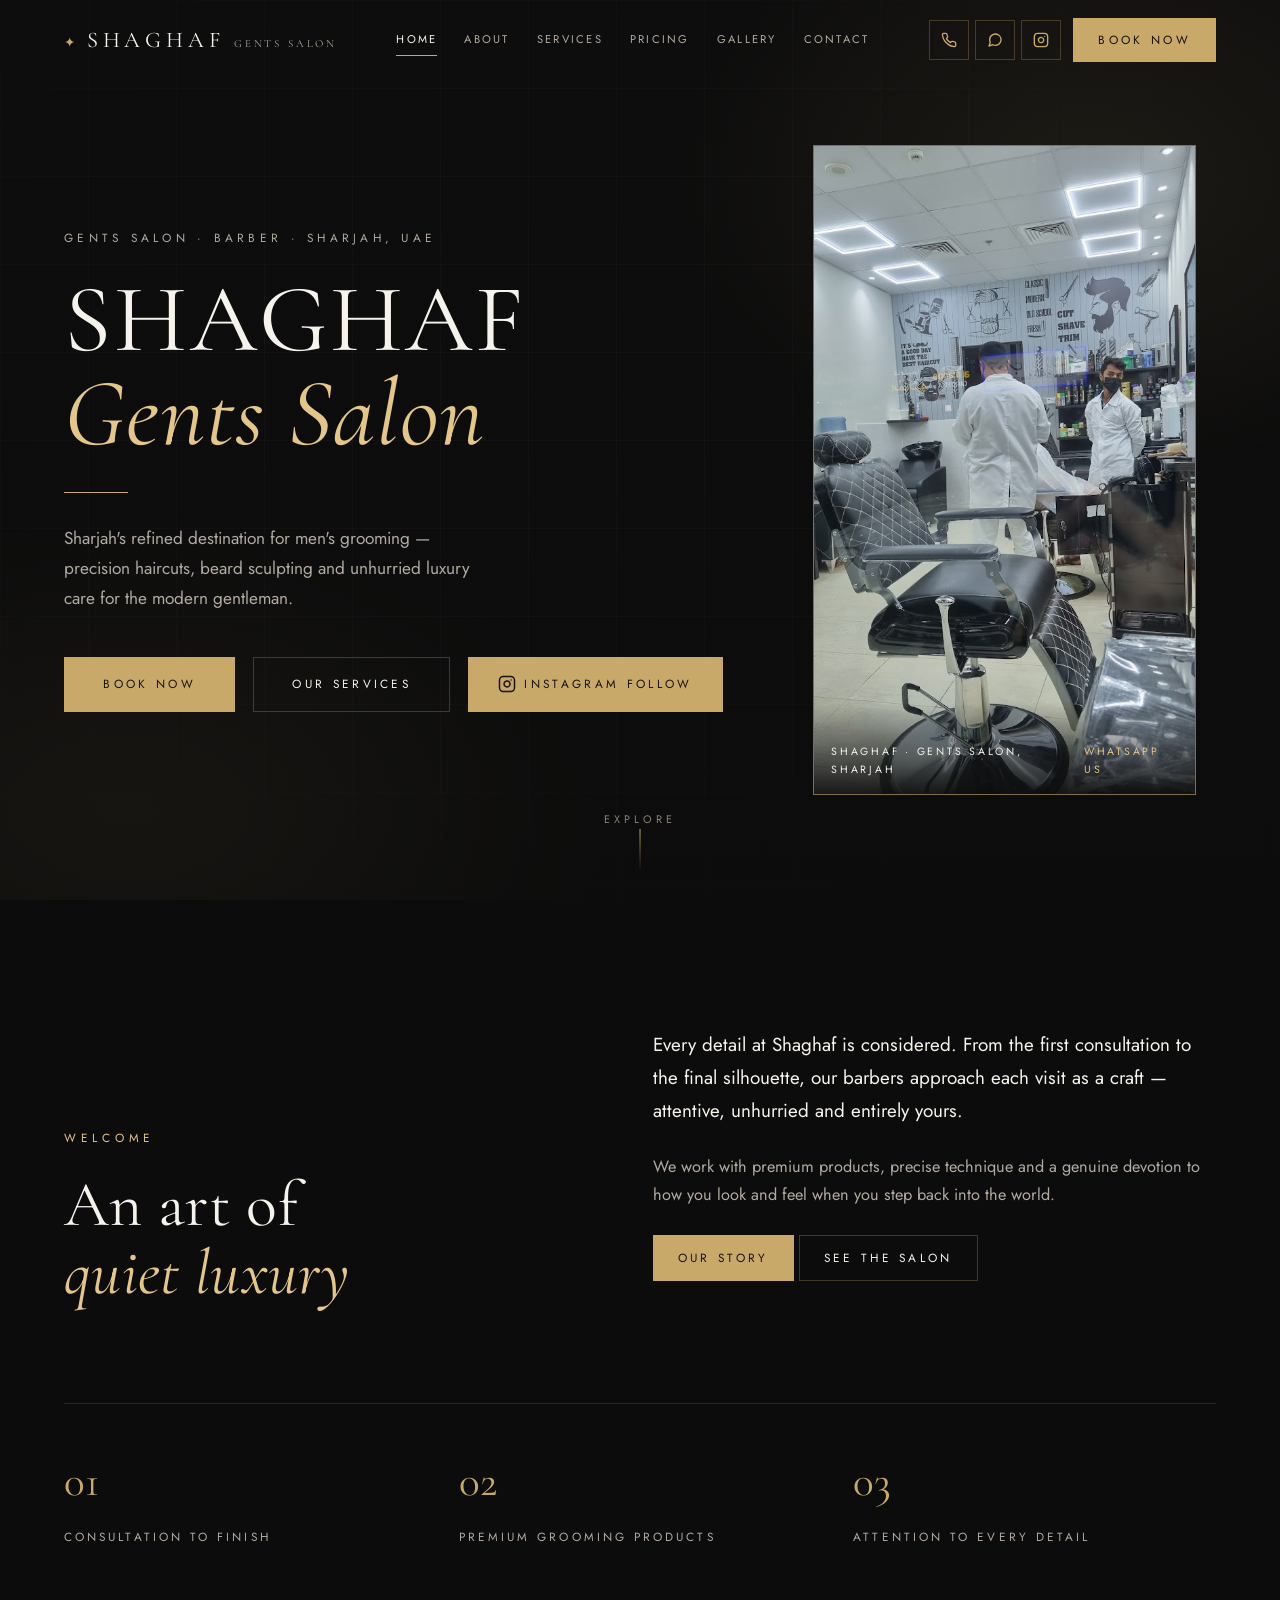
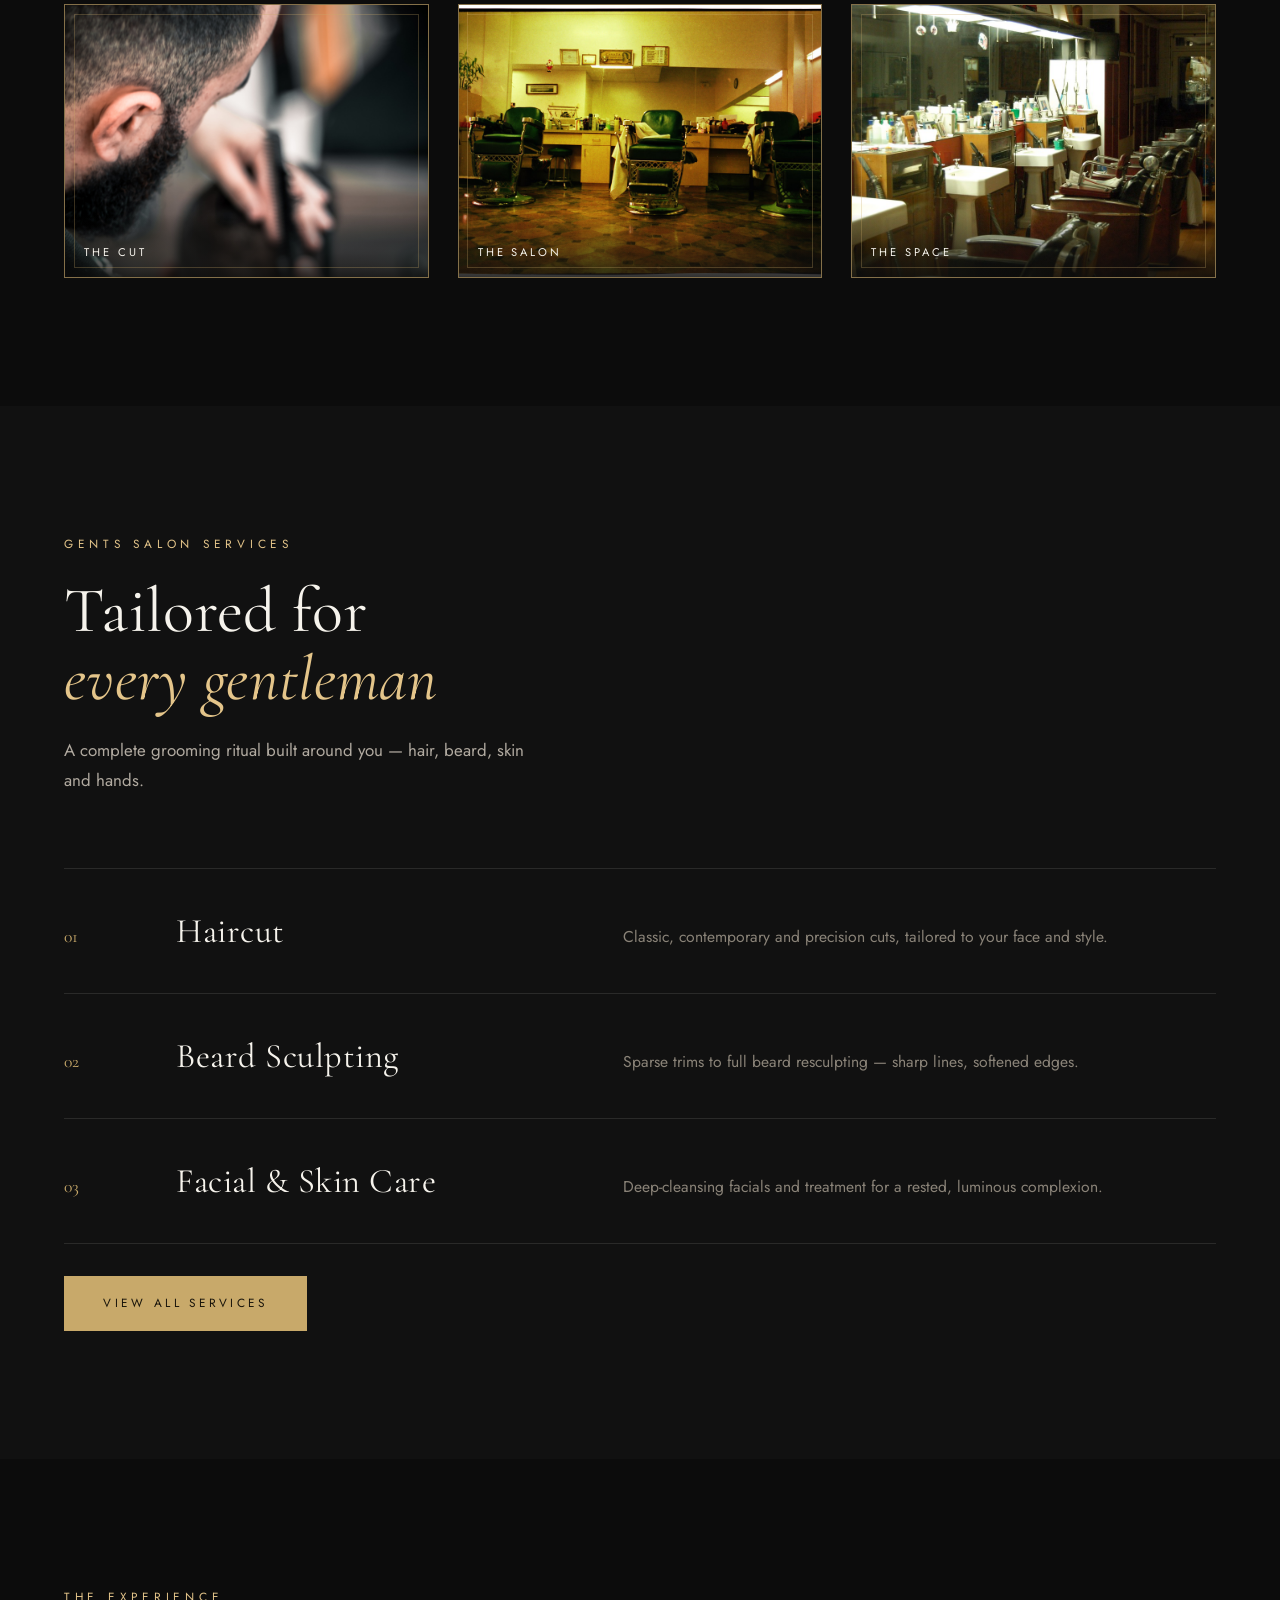
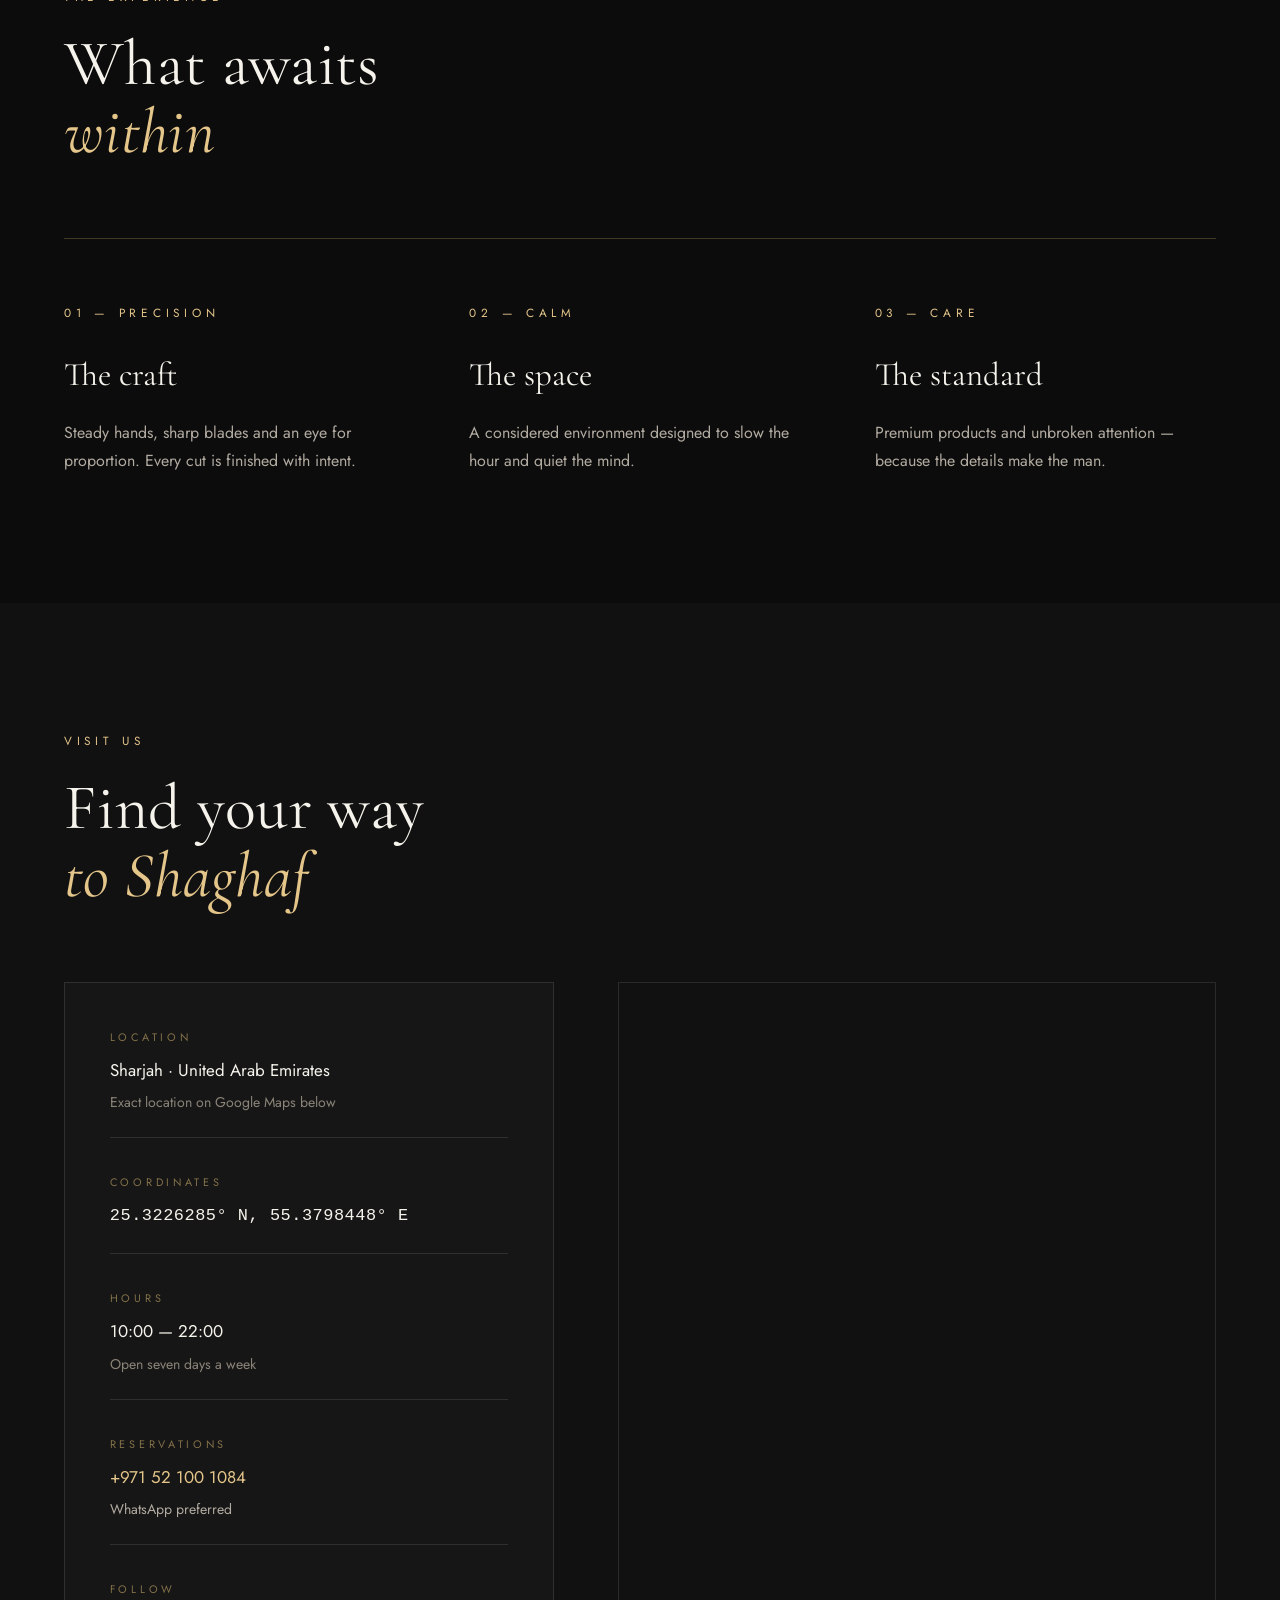
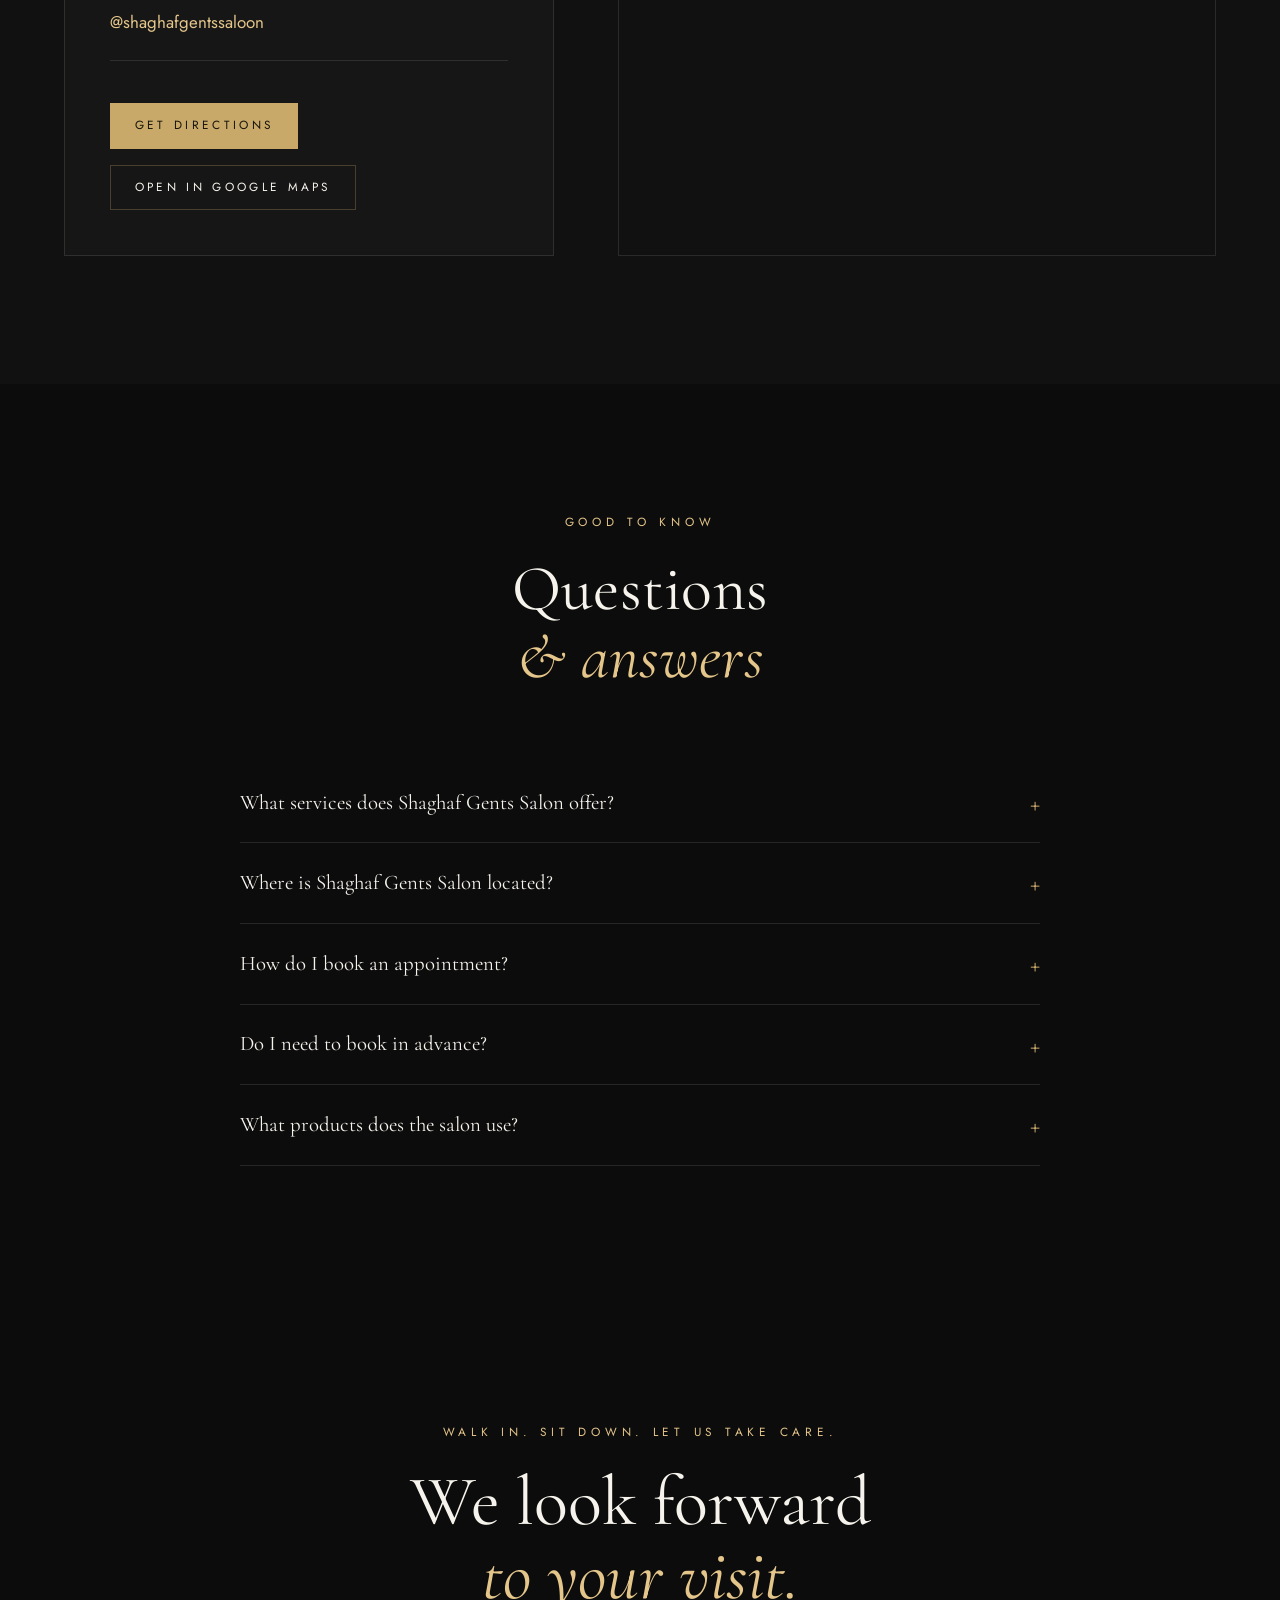
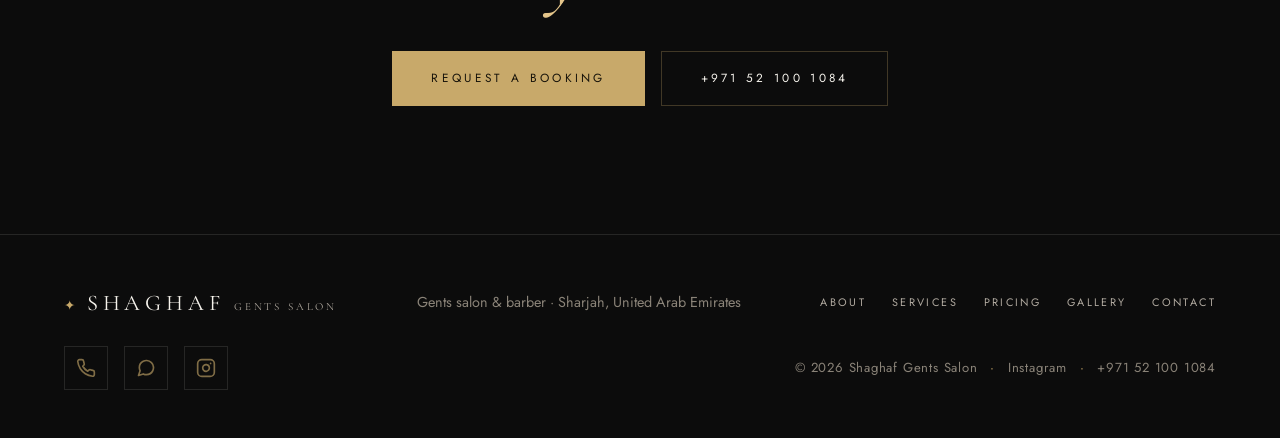
==== commit 2209e445: "Update index.html" ====
--- a/index.html
+++ b/index.html
@@ -3,13 +3,13 @@
 <head>
   <meta charset="UTF-8" />
   <meta name="viewport" content="width=device-width, initial-scale=1.0" />
-  <title>Shaghaf Gents Salon | Premium Men's Salon &amp; Barber in Dubai</title>
-  <meta name="description" content="Shaghaf Gents Salon — the premier gents salon &amp; men's barber in Dubai. Precision haircuts, beard sculpting, hot-towel shaves, facials &amp; grooming." />
+  <title>Shaghaf Gents Salon | Premium Men's Salon &amp; Barber in Sharjah</title>
+  <meta name="description" content="Shaghaf Gents Salon — the premier gents salon &amp; men's barber in Sharjah. Precision haircuts, beard sculpting, hot-towel shaves, facials &amp; grooming." />
   <meta name="robots" content="index, follow, max-image-preview:large, max-snippet:-1" />
   <meta name="author" content="Shaghaf Gents Salon" />
   <meta name="theme-color" content="#0c0c0c" />
   <meta name="geo.region" content="AE-DU" />
-  <meta name="geo.placename" content="Dubai, United Arab Emirates" />
+  <meta name="geo.placename" content="Sharjah, United Arab Emirates" />
   <meta name="geo.position" content="25.3226285;55.3798448" />
   <meta name="ICBM" content="25.3226285,55.3798448" />
   <link rel="canonical" href="https://www.shaghafgentssaloon.com/" />
@@ -17,20 +17,20 @@
   <!-- Open Graph -->
   <meta property="og:type" content="website" />
   <meta property="og:site_name" content="Shaghaf Gents Salon" />
-  <meta property="og:title" content="Shaghaf Gents Salon | Premium Men's Salon &amp; Barber in Dubai" />
-  <meta property="og:description" content="A refined haven for the modern gentleman. Precision haircuts, beard sculpting and luxury grooming in Dubai." />
+  <meta property="og:title" content="Shaghaf Gents Salon | Premium Men's Salon &amp; Barber in Sharjah" />
+  <meta property="og:description" content="A refined haven for the modern gentleman. Precision haircuts, beard sculpting and luxury grooming in Sharjah." />
   <meta property="og:url" content="https://www.shaghafgentssaloon.com/" />
   <meta property="og:image" content="https://www.shaghafgentssaloon.com/assets/images/og-cover.jpg" />
   <meta property="og:image:width" content="1200" />
   <meta property="og:image:height" content="630" />
-  <meta property="og:image:alt" content="Shaghaf Gents Salon — premium men's grooming in Dubai" />
+  <meta property="og:image:alt" content="Shaghaf Gents Salon — premium men's grooming in Sharjah" />
   <meta property="og:locale" content="en_AE" />
   <meta property="og:phone_number" content="+971 52 100 1084" />
 
   <!-- Twitter -->
   <meta name="twitter:card" content="summary_large_image" />
-  <meta name="twitter:title" content="Shaghaf Gents Salon | Premium Men's Salon &amp; Barber in Dubai" />
-  <meta name="twitter:description" content="Precision haircuts, beard sculpting and luxury grooming in Dubai. Call +971 52 100 1084." />
+  <meta name="twitter:title" content="Shaghaf Gents Salon | Premium Men's Salon &amp; Barber in Sharjah" />
+  <meta name="twitter:description" content="Precision haircuts, beard sculpting and luxury grooming in Sharjah. Call +971 52 100 1084." />
   <meta name="twitter:image" content="https://www.shaghafgentssaloon.com/assets/images/og-cover.jpg" />
 
   <link rel="icon" href="data:image/svg+xml,%3Csvg xmlns='http://www.w3.org/2000/svg' viewBox='0 0 100 100'%3E%3Crect width='100' height='100' rx='14' fill='%230c0c0c'/%3E%3Ctext x='50' y='68' font-size='52' text-anchor='middle' fill='%23c8a96a' font-family='Georgia, serif'%3ES%3C/text%3E%3C/svg%3E" />
@@ -45,14 +45,14 @@
     "@id": "https://www.shaghafgentssaloon.com/#business",
     "name": "Shaghaf Gents Salon",
     "alternateName": "Shaghaf Gents Saloon",
-    "description": "Premium gents salon and men's barber in Dubai offering precision haircuts, beard sculpting, hot-towel shaves, facials and complete grooming rituals.",
+    "description": "Premium gents salon and men's barber in Sharjah offering precision haircuts, beard sculpting, hot-towel shaves, facials and complete grooming rituals.",
     "url": "https://www.shaghafgentssaloon.com/",
     "telephone": "+971521001084",
     "priceRange": "$$",
     "image": "https://www.shaghafgentssaloon.com/assets/images/salon-storefront.jpg",
     "address": {
       "@type": "PostalAddress",
-      "addressLocality": "Dubai",
+      "addressLocality": "Sharjah",
       "addressCountry": "AE"
     },
     "geo": {
@@ -101,7 +101,7 @@
       {
         "@type": "Question",
         "name": "Where is Shaghaf Gents Salon located?",
-        "acceptedAnswer": { "@type": "Answer", "text": "We are located in Dubai, United Arab Emirates. You can find the exact location on our map, or open our Google Maps listing for precise directions." }
+        "acceptedAnswer": { "@type": "Answer", "text": "We are located in Sharjah, United Arab Emirates. You can find the exact location on our map, or open our Google Maps listing for precise directions." }
       },
       {
         "@type": "Question",
@@ -129,7 +129,7 @@
     "@id": "https://www.shaghafgentssaloon.com/#website",
     "url": "https://www.shaghafgentssaloon.com/",
     "name": "Shaghaf Gents Salon",
-    "description": "Premium gents salon and men's barber in Dubai — precision haircuts, beard sculpting, hot-towel shaves and luxury grooming.",
+    "description": "Premium gents salon and men's barber in Sharjah — precision haircuts, beard sculpting, hot-towel shaves and luxury grooming.",
     "publisher": { "@id": "https://www.shaghafgentssaloon.com/#business" },
     "inLanguage": "en"
   }
@@ -175,11 +175,11 @@
     <section class="hero">
       <div class="container hero__grid">
         <div>
-          <p class="eyebrow reveal">Gents Salon · Barber · Dubai, UAE</p>
+          <p class="eyebrow reveal">Gents Salon · Barber · Sharjah, UAE</p>
           <h1 class="hero__title reveal">Shaghaf<br /><em>Gents Salon</em></h1>
           <div class="hero__rule reveal"><span></span></div>
           <p class="hero__sub reveal">
-            Dubai's refined destination for men's grooming — precision
+            Sharjah's refined destination for men's grooming — precision
             haircuts, beard sculpting and unhurried luxury care for the
             modern gentleman.
           </p>
@@ -193,10 +193,10 @@
           <div class="hero__media-frame">
             <img
               src="assets/images/salon-storefront.jpg"
-              alt="Shaghaf Gents Salon storefront in Dubai"
+              alt="Shaghaf Gents Salon storefront in Sharjah"
               width="562" height="1000" loading="eager" fetchpriority="high" />
             <p class="hero__media-tag">
-              <span>Shaghaf · Gents Salon, Dubai</span>
+              <span>Shaghaf · Gents Salon, Sharjah</span>
               <a href="https://wa.me/971521001084" target="_blank" rel="noopener">WhatsApp Us</a>
             </p>
           </div>
@@ -336,7 +336,7 @@
           <div class="visit__info reveal">
             <div class="info-block">
               <p class="info-block__label">Location</p>
-              <p class="info-block__value">Dubai · United Arab Emirates</p>
+              <p class="info-block__value">Sharjah · United Arab Emirates</p>
               <p class="info-block__hint">Exact location on Google Maps below</p>
             </div>
             <div class="info-block">
@@ -400,7 +400,7 @@
           </details>
           <details class="faq__item reveal">
             <summary>Where is Shaghaf Gents Salon located?</summary>
-            <p>We are located in Dubai, United Arab Emirates. Use the map above for directions, or open our <a href="https://www.google.com/maps/place/Shaghaf+Gents+Saloon/@25.3226285,55.3798448,17z" target="_blank" rel="noopener" style="color:var(--gold-bright);">Google Maps listing</a>.</p>
+            <p>We are located in Sharjah, United Arab Emirates. Use the map above for directions, or open our <a href="https://www.google.com/maps/place/Shaghaf+Gents+Saloon/@25.3226285,55.3798448,17z" target="_blank" rel="noopener" style="color:var(--gold-bright);">Google Maps listing</a>.</p>
           </details>
           <details class="faq__item reveal">
             <summary>How do I book an appointment?</summary>
@@ -439,7 +439,7 @@
         <span class="nav__brand-orn">✦</span>
         <span class="nav__brand-name">Shaghaf<span class="nav__brand-light">Gents Salon</span></span>
       </a>
-      <p class="footer__tag">Gents salon &amp; barber · Dubai, United Arab Emirates</p>
+      <p class="footer__tag">Gents salon &amp; barber · Sharjah, United Arab Emirates</p>
       <nav class="footer__links" aria-label="Footer navigation">
         <a href="about.html">About</a>
         <a href="services.html">Services</a>
@@ -464,4 +464,4 @@
 
   <script src="assets/js/main.js"></script>
 </body>
-</html>+</html>
--- a/assets/fonts/fonts.css
+++ b/assets/fonts/fonts.css
@@ -0,0 +1,23 @@
+﻿@font-face {
+  font-family: 'Cormorant Garamond';
+  font-style: normal;
+  font-weight: 400;
+  font-display: swap;
+  src: url([data-uri]) format('woff2');
+}
+
+@font-face {
+  font-family: 'Cormorant Garamond';
+  font-style: italic;
+  font-weight: 400;
+  font-display: swap;
+  src: url([data-uri]) format('woff2');
+}
+
+@font-face {
+  font-family: 'Jost';
+  font-style: normal;
+  font-weight: 400;
+  font-display: swap;
+  src: url([data-uri]) format('woff2');
+}
--- a/assets/css/style.css
+++ b/assets/css/style.css
@@ -0,0 +1,1005 @@
+/* =========================================================
+   Shaghaf Gents Salon — Global stylesheet (offline-safe)
+   Palette: near-black, warm charcoal, muted gold
+   ========================================================= */
+
+:root {
+  --bg: #0c0c0c;
+  --bg-alt: #111111;
+  --bg-card: #161616;
+  --gold: #c8a96a;
+  --gold-bright: #e4c58a;
+  --gold-dim: rgba(200, 169, 106, 0.62);
+  --text: #f6f3ec;
+  --text-dim: #b1aaa0;
+  --text-faint: #8a8378;
+  --line: rgba(200, 169, 106, 0.28);
+  --line-soft: rgba(246, 243, 236, 0.11);
+  --font-display: "Cormorant Garamond", Georgia, "Times New Roman", serif;
+  --font-body: "Jost", "Segoe UI", system-ui, Arial, sans-serif;
+  --nav-h: 80px;
+  --ease: cubic-bezier(0.22, 1, 0.36, 1);
+}
+
+* { margin: 0; padding: 0; box-sizing: border-box; }
+
+html { scroll-behavior: smooth; }
+
+body {
+  background: var(--bg);
+  color: var(--text);
+  font-family: var(--font-body);
+  font-weight: 400;
+  font-size: 1.02rem;
+  line-height: 1.75;
+  -webkit-font-smoothing: antialiased;
+  -webkit-text-size-adjust: 100%;
+  -webkit-tap-highlight-color: transparent;
+  overflow-x: hidden;
+}
+
+a, button, summary { touch-action: manipulation; }
+a, button, summary { -webkit-tap-highlight-color: transparent; }
+
+::selection { background: var(--gold-bright); color: #17130a; }
+
+img, iframe, svg { max-width: 100%; display: block; }
+
+a { color: inherit; text-decoration: none; }
+
+.container {
+  width: min(1160px, 90%);
+  margin-inline: auto;
+}
+
+/* ---------- Typography ---------- */
+.eyebrow {
+  font-family: var(--font-body);
+  font-size: 0.74rem;
+  font-weight: 400;
+  letter-spacing: 0.36em;
+  text-transform: uppercase;
+  color: var(--text-dim);
+}
+.eyebrow--gold {
+  color: var(--gold-bright);
+  letter-spacing: 0.4em;
+  margin-bottom: 1.4rem;
+}
+.section-title {
+  font-family: var(--font-display);
+  font-weight: 500;
+  font-size: clamp(2.5rem, 5vw, 4rem);
+  line-height: 1.06;
+  letter-spacing: 0.005em;
+  color: var(--text);
+}
+.section-title em {
+  font-style: italic;
+  font-weight: 500;
+  color: var(--gold-bright);
+}
+
+.lead {
+  color: var(--text-dim);
+  font-size: 1.06rem;
+  max-width: 46ch;
+  margin-top: 1.5rem;
+}
+
+.mono {
+  font-family: "SFMono-Regular", Consolas, "Liberation Mono", monospace;
+  font-size: 0.92em;
+  letter-spacing: 0.03em;
+}
+
+/* ---------- Buttons ---------- */
+.btn {
+  display: inline-flex;
+  align-items: center;
+  justify-content: center;
+  min-height: 48px;
+  font-family: var(--font-body);
+  font-size: 0.74rem;
+  font-weight: 500;
+  letter-spacing: 0.28em;
+  text-transform: uppercase;
+  padding: 1rem 2.4rem;
+  cursor: pointer;
+  transition: background 0.45s var(--ease), color 0.45s var(--ease),
+    border-color 0.45s var(--ease), transform 0.45s var(--ease);
+}
+.btn--gold { background: var(--gold); color: #17130a; border: 1px solid var(--gold); }
+.btn--line, .btn--ghost { background: transparent; color: var(--text); border: 1px solid var(--line); }
+.btn--sm { padding: 0.72rem 1.5rem; min-height: 44px; }
+.btn { touch-action: manipulation; }
+.btn svg { display: inline-block; flex: none; width: 0.95em; height: 0.95em; vertical-align: -0.12em; margin-right: 0.5rem; }
+
+/* ---------- Nav ---------- */
+.nav {
+  position: fixed;
+  inset: 0 0 auto 0;
+  height: var(--nav-h);
+  z-index: 100;
+  transition: background 0.5s var(--ease), border-color 0.5s var(--ease);
+  border-bottom: 1px solid transparent;
+}
+.nav.is-scrolled {
+  background: rgba(12, 12, 12, 0.92);
+  backdrop-filter: blur(14px);
+  -webkit-backdrop-filter: blur(14px);
+  border-bottom-color: var(--line-soft);
+}
+.nav__inner {
+  height: var(--nav-h);
+  display: flex;
+  align-items: center;
+  justify-content: space-between;
+  gap: 1.2rem;
+}
+.nav__brand { display: inline-flex; align-items: baseline; gap: 0.7rem; }
+.nav__brand-orn { color: var(--gold); font-size: 0.85rem; }
+.nav__brand-name {
+  font-family: var(--font-display);
+  font-size: 1.4rem;
+  font-weight: 500;
+  letter-spacing: 0.22em;
+  text-transform: uppercase;
+  white-space: nowrap;
+}
+.nav__brand-light {
+  margin-left: 0.55rem;
+  font-size: 0.68rem;
+  font-weight: 400;
+  letter-spacing: 0.26em;
+  text-transform: uppercase;
+  color: var(--text-dim);
+}
+.nav__links { display: flex; gap: 1.7rem; align-items: center; }
+.nav__links a {
+  font-size: 0.7rem;
+  font-weight: 400;
+  letter-spacing: 0.2em;
+  text-transform: uppercase;
+  color: var(--text-dim);
+  position: relative;
+  padding: 0.4rem 0;
+  transition: color 0.3s var(--ease);
+}
+.nav__links a::after {
+  content: "";
+  position: absolute;
+  left: 0; bottom: 0;
+  width: 100%; height: 1px;
+  background: var(--gold);
+  transform: scaleX(0);
+  transform-origin: right;
+  transition: transform 0.45s var(--ease);
+}
+.nav__links a.is-active { color: var(--text); }
+.nav__links a.is-active::after { transform: scaleX(1); transform-origin: left; }
+.nav__cta { display: flex; align-items: center; gap: 0.75rem; }
+.nav__cta .btn { padding: 0.68rem 1.5rem; }
+.nav__icons { display: flex; align-items: center; gap: 0.4rem; }
+.nav__icon {
+  display: inline-flex;
+  align-items: center;
+  justify-content: center;
+  width: 40px;
+  height: 40px;
+  border: 1px solid var(--line);
+  color: var(--gold);
+}
+.nav__icon svg { width: 16px; height: 16px; }
+
+.nav__toggle {
+  display: none;
+  flex-direction: column;
+  justify-content: center;
+  gap: 5px;
+  width: 44px; height: 44px;
+  background: none; border: 0; cursor: pointer;
+  touch-action: manipulation;
+}
+.nav__toggle span {
+  display: block;
+  width: 24px; height: 1px;
+  background: var(--gold);
+  transition: transform 0.4s var(--ease), opacity 0.3s;
+}
+.nav__toggle[aria-expanded="true"] span:nth-child(1) { transform: translateY(6px) rotate(45deg); }
+.nav__toggle[aria-expanded="true"] span:nth-child(2) { opacity: 0; }
+.nav__toggle[aria-expanded="true"] span:nth-child(3) { transform: translateY(-6px) rotate(-45deg); }
+
+/* ---------- Hero (home) ---------- */
+.hero {
+  position: relative;
+  min-height: 100svh;
+  display: grid;
+  align-items: center;
+  overflow: hidden;
+  background:
+    radial-gradient(55% 55% at 85% 20%, rgba(200, 169, 106, 0.09), transparent 60%),
+    radial-gradient(70% 60% at 10% 90%, rgba(200, 169, 106, 0.06), transparent 55%),
+    linear-gradient(180deg, #0d0d0d 0%, var(--bg) 100%);
+}
+.hero::before {
+  content: "";
+  position: absolute;
+  inset: 0;
+  background-image: linear-gradient(rgba(246, 243, 236, 0.028) 1px, transparent 1px),
+    linear-gradient(90deg, rgba(246, 243, 236, 0.028) 1px, transparent 1px);
+  background-size: 88px 88px;
+  mask-image: radial-gradient(75% 75% at 40% 40%, #000 25%, transparent 100%);
+  -webkit-mask-image: radial-gradient(75% 75% at 40% 40%, #000 25%, transparent 100%);
+}
+.hero__grid {
+  position: relative;
+  z-index: 2;
+  width: min(1160px, 90%);
+  margin-inline: auto;
+  display: grid;
+  grid-template-columns: 1.05fr 0.95fr;
+  gap: clamp(3rem, 7vw, 6rem);
+  align-items: center;
+  padding: calc(var(--nav-h) + 4rem) 0 6.5rem;
+}
+.hero__title {
+  font-family: var(--font-display);
+  font-weight: 400;
+  font-size: clamp(3.2rem, 7.5vw, 6.2rem);
+  line-height: 0.98;
+  letter-spacing: 0.03em;
+  text-transform: uppercase;
+  margin: 1.5rem 0 1.9rem;
+}
+.hero__title em { font-style: italic; font-weight: 400; color: var(--gold-bright); text-transform: none; letter-spacing: 0.01em; }
+.hero__rule { display: flex; margin-bottom: 1.9rem; }
+.hero__rule span { width: 64px; height: 1px; background: var(--gold); }
+.hero__sub {
+  max-width: 42ch;
+  margin-bottom: 2.7rem;
+  color: var(--text-dim);
+  font-size: 1.08rem;
+}
+.hero__actions { display: flex; gap: 1.1rem; flex-wrap: nowrap; }
+.hero__actions .btn, .page-hero__actions .btn, .visit__actions .btn { white-space: nowrap; }
+.hero__actions a[href*="instagram"] svg, .page-hero__actions a[href*="instagram"] svg { width: 18px; height: 18px; }
+
+.hero__media { position: relative; }
+.hero__media-frame {
+  position: relative;
+  border: 1px solid var(--gold-dim);
+}
+.hero__media-frame img {
+  width: 100%;
+  height: min(72vh, 660px);
+  object-fit: cover;
+  object-position: 50% 18%;
+  display: block;
+}
+.hero__media-tag {
+  position: absolute;
+  left: 0; right: 0; bottom: 0;
+  display: flex;
+  align-items: center;
+  justify-content: space-between;
+  gap: 0.6rem;
+  padding: 2.4rem 1.1rem 0.9rem;
+  background: linear-gradient(transparent, rgba(12, 12, 12, 0.92));
+  color: var(--text);
+  font-size: 0.66rem;
+  letter-spacing: 0.26em;
+  text-transform: uppercase;
+}
+.hero__media-tag a { color: var(--gold-bright); }
+.hero__scroll {
+  position: absolute;
+  left: 50%;
+  bottom: 1.8rem;
+  transform: translateX(-50%);
+  z-index: 2;
+  display: flex;
+  flex-direction: column;
+  align-items: center;
+  font-size: 0.68rem;
+  letter-spacing: 0.38em;
+  text-transform: uppercase;
+  color: var(--text-faint);
+}
+.hero__scroll span {
+  width: 1px; height: 42px;
+  background: linear-gradient(var(--gold), transparent);
+  animation: drip 2.2s ease-in-out infinite;
+}
+@keyframes drip {
+  0%, 100% { transform: scaleY(0.6); transform-origin: top; opacity: 0.6; }
+  50% { transform: scaleY(1); transform-origin: top; opacity: 1; }
+}
+
+/* ---------- Page hero (inner pages) ---------- */
+.page-hero {
+  position: relative;
+  padding: calc(var(--nav-h) + 5.5rem) 0 5rem;
+  text-align: center;
+  overflow: hidden;
+  background:
+    radial-gradient(55% 60% at 50% 100%, rgba(200, 169, 106, 0.09), transparent 70%),
+    linear-gradient(180deg, #0d0d0d 0%, var(--bg) 100%);
+}
+.page-hero__title {
+  font-family: var(--font-display);
+  font-weight: 400;
+  font-size: clamp(2.9rem, 8vw, 5.6rem);
+  line-height: 1;
+  letter-spacing: 0.03em;
+  text-transform: uppercase;
+  margin: 1.4rem 0 1.6rem;
+}
+.page-hero__title em { font-style: italic; font-weight: 400; color: var(--gold-bright); text-transform: none; }
+.page-hero__sub { max-width: 46ch; margin: 0 auto; color: var(--text-dim); font-size: 1.06rem; }
+.page-hero__actions { display: flex; gap: 1rem; flex-wrap: nowrap; justify-content: center; margin-top: 1.8rem; }
+.page-hero__actions--wrap { flex-wrap: wrap; }
+
+/* ---------- Sections ---------- */
+.section { padding: clamp(5rem, 10vw, 8rem) 0; }
+.section--alt { background: var(--bg-alt); }
+.section__head { max-width: 660px; margin-bottom: clamp(3rem, 6vw, 4.5rem); }
+
+/* ---------- About ---------- */
+.about__grid {
+  display: grid;
+  grid-template-columns: 1fr 1.1fr;
+  gap: clamp(2.5rem, 6vw, 6rem);
+  align-items: end;
+}
+.about__body p { color: var(--text-dim); margin-bottom: 1.6rem; }
+.about__body p:first-of-type { font-size: 1.18rem; color: var(--text); }
+.about__stats {
+  display: grid;
+  grid-template-columns: repeat(3, 1fr);
+  gap: 2rem;
+  margin-top: clamp(3.5rem, 8vw, 6rem);
+  border-top: 1px solid var(--line-soft);
+  padding-top: 2.5rem;
+}
+.stat { display: flex; flex-direction: column; gap: 0.5rem; }
+.stat__num { font-family: var(--font-display); font-size: 2.7rem; font-weight: 500; color: var(--gold); }
+.stat__label {
+  font-size: 0.74rem;
+  font-weight: 400;
+  letter-spacing: 0.26em;
+  text-transform: uppercase;
+  color: var(--text-dim);
+}
+
+/* ---------- Framed image ---------- */
+.fig {
+  position: relative;
+  margin-top: clamp(3.5rem, 8vw, 5.5rem);
+  background: var(--bg-card);
+  border: 1px solid var(--line);
+  padding: 1rem;
+}
+.fig img {
+  width: 100%;
+  max-height: 560px;
+  object-fit: cover;
+  object-position: 50% 25%;
+}
+.fig svg {
+  width: 100%;
+  height: auto;
+  max-height: 520px;
+  object-fit: contain;
+  display: block;
+}
+.fig--portrait svg { max-width: 420px; margin-inline: auto; }
+.fig--gold { border-color: var(--gold-dim); }
+.fig__caption {
+  text-align: center;
+  padding-top: 1.1rem;
+  color: var(--text-faint);
+  font-size: 0.74rem;
+  letter-spacing: 0.26em;
+  text-transform: uppercase;
+}
+
+/* ---------- Services ---------- */
+.services__head .lead { color: var(--text-dim); }
+.services__list { list-style: none; border-top: 1px solid var(--line-soft); }
+.service {
+  display: grid;
+  grid-template-columns: 88px 1fr 1.4fr;
+  align-items: baseline;
+  gap: 1.5rem;
+  padding: 2rem 0;
+  border-bottom: 1px solid var(--line-soft);
+}
+.service__index { font-family: var(--font-display); font-weight: 500; color: var(--gold); font-size: 1.1rem; }
+.service__name {
+  font-family: var(--font-display);
+  font-weight: 500;
+  font-size: clamp(1.55rem, 3vw, 2.15rem);
+  letter-spacing: 0.015em;
+}
+.service__desc { color: var(--text-faint); font-size: 0.98rem; }
+
+/* ---------- Experience ---------- */
+.experience__grid {
+  display: grid;
+  grid-template-columns: repeat(3, 1fr);
+  gap: clamp(2rem, 5vw, 4rem);
+  border-top: 1px solid var(--line);
+  padding-top: clamp(2.5rem, 5vw, 4rem);
+}
+.experience__grid--two { grid-template-columns: repeat(2, 1fr); }
+.experience__title {
+  font-family: var(--font-display);
+  font-weight: 500;
+  font-size: clamp(1.55rem, 3vw, 2.05rem);
+  margin: 0.3rem 0 0;
+}
+.experience__item p:last-child { color: var(--text-dim); margin-top: 1rem; font-size: 1rem; }
+
+/* ---------- Pricing ---------- */
+.pricing__grid {
+  display: grid;
+  grid-template-columns: repeat(3, 1fr);
+  gap: clamp(1.5rem, 3vw, 2.2rem);
+}
+.tier {
+  display: flex;
+  flex-direction: column;
+  background: var(--bg-card);
+  border: 1px solid var(--line-soft);
+  padding: clamp(1.8rem, 4vw, 2.6rem);
+}
+.tier--featured { border-color: var(--line); background: linear-gradient(180deg, #191611 0%, var(--bg-card) 100%); }
+.tier__label {
+  font-size: 0.68rem;
+  font-weight: 400;
+  letter-spacing: 0.34em;
+  text-transform: uppercase;
+  color: var(--gold-dim);
+  margin-bottom: 1.2rem;
+}
+.tier__name {
+  font-family: var(--font-display);
+  font-weight: 500;
+  font-size: 1.95rem;
+  color: var(--gold-bright);
+}
+.tier__price {
+  font-family: var(--font-display);
+  font-style: italic;
+  font-size: 1.15rem;
+  color: var(--text-dim);
+  margin: 0.4rem 0 1.6rem;
+}
+.tier__list { list-style: none; margin-bottom: 2rem; flex: 1; }
+.tier__list li {
+  display: flex;
+  gap: 0.8rem;
+  align-items: baseline;
+  color: var(--text-dim);
+  font-size: 0.96rem;
+  padding: 0.45rem 0;
+}
+.tier__list li::before { content: ""; width: 6px; height: 6px; background: var(--gold); flex: none; position: relative; top: -1px; }
+.pricing__note { text-align: center; color: var(--text-faint); margin-top: clamp(2.5rem, 5vw, 3.5rem); font-size: 0.96rem; }
+
+/* ---------- Gallery ---------- */
+.gallery__grid {
+  display: grid;
+  grid-template-columns: repeat(3, 1fr);
+  gap: clamp(1.2rem, 3vw, 2rem);
+}
+.art, .pics {
+  position: relative;
+  background: var(--bg-card);
+  border: 1px solid var(--line-soft);
+  padding: 1.8rem 1.6rem;
+  display: flex;
+  flex-direction: column;
+  align-items: center;
+  gap: 1.6rem;
+}
+.art svg { width: 100%; height: auto; }
+.pics { padding: 0.6rem; }
+.pics figure, .pics img { width: 100%; height: 100%; object-fit: cover; }
+.pics::after { content: ""; position: absolute; inset: 0.6rem; border: 1px solid var(--line); pointer-events: none; }
+.pics img {
+  height: 340px;
+}
+.art__caption { text-align: center; }
+.art__caption-title {
+  font-family: var(--font-display);
+  font-weight: 500;
+  font-size: 1.3rem;
+  letter-spacing: 0.04em;
+}
+.art__caption-tag {
+  font-size: 0.64rem;
+  font-weight: 400;
+  letter-spacing: 0.3em;
+  text-transform: uppercase;
+  color: var(--text-faint);
+  margin-top: 0.35rem;
+}
+
+/* ---------- Contact ---------- */
+.contact__grid {
+  display: grid;
+  grid-template-columns: repeat(4, 1fr);
+  gap: clamp(1.2rem, 3vw, 2rem);
+}
+.card {
+  background: var(--bg-card);
+  border: 1px solid var(--line-soft);
+  padding: clamp(1.6rem, 3vw, 2.4rem);
+  display: flex;
+  flex-direction: column;
+  gap: 1rem;
+}
+.card__icon { color: var(--gold); width: 30px; height: 30px; }
+.card__label {
+  font-size: 0.66rem;
+  font-weight: 400;
+  letter-spacing: 0.3em;
+  text-transform: uppercase;
+  color: var(--gold-dim);
+}
+.card__value { font-family: var(--font-display); font-size: 1.5rem; font-weight: 500; line-height: 1.3; }
+.card__hint { color: var(--text-faint); font-size: 0.88rem; }
+
+/* ---------- Visit / Map ---------- */
+.visit__grid {
+  display: grid;
+  grid-template-columns: 0.9fr 1.1fr;
+  gap: clamp(2.5rem, 5vw, 4rem);
+  align-items: stretch;
+}
+.visit__info {
+  display: flex;
+  flex-direction: column;
+  gap: 2.2rem;
+  padding: clamp(1.8rem, 4vw, 2.8rem);
+  background: var(--bg-card);
+  border: 1px solid var(--line-soft);
+}
+.info-block { border-bottom: 1px solid var(--line-soft); padding-bottom: 1.4rem; }
+.info-block:last-of-type { border-bottom: 0; padding-bottom: 0; }
+.info-block__label {
+  font-size: 0.68rem;
+  font-weight: 400;
+  letter-spacing: 0.34em;
+  text-transform: uppercase;
+  color: var(--gold-dim);
+  margin-bottom: 0.55rem;
+}
+.info-block__value { font-size: 1.06rem; color: var(--text); }
+.info-block__value a { color: var(--gold-bright); }
+.info-block__hint { font-size: 0.88rem; color: var(--text-faint); margin-top: 0.3rem; }
+.info-block__hint a { color: var(--text-dim); }
+.visit__actions { display: flex; gap: 1rem; flex-wrap: wrap; margin-top: 0.4rem; }
+
+.visit__map { position: relative; min-height: 420px; border: 1px solid var(--line-soft); overflow: hidden; }
+.visit__map iframe {
+  position: absolute; inset: 0; width: 100%; height: 100%;
+}
+
+/* ---------- Closing ---------- */
+.closing { text-align: center; }
+.closing__inner { max-width: 860px; margin-inline: auto; }
+.closing__title {
+  font-family: var(--font-display);
+  font-weight: 400;
+  font-size: clamp(2.5rem, 6vw, 4.4rem);
+  line-height: 1.05;
+  margin: 1.4rem 0 2.4rem;
+}
+.closing__title em { font-style: italic; color: var(--gold-bright); }
+.closing__actions {
+  display: flex;
+  justify-content: center;
+  gap: 1rem;
+  flex-wrap: wrap;
+}
+
+/* ---------- Footer ---------- */
+.footer { border-top: 1px solid var(--line-soft); padding: 3rem 0; }
+.footer__inner {
+  display: flex;
+  align-items: center;
+  justify-content: space-between;
+  gap: 1.5rem;
+  flex-wrap: wrap;
+}
+.footer__tag { color: var(--text-faint); font-size: 0.9rem; }
+.footer__links { display: flex; gap: 1.6rem; flex-wrap: wrap; }
+.footer__links a {
+  font-size: 0.68rem;
+  font-weight: 400;
+  letter-spacing: 0.22em;
+  text-transform: uppercase;
+  color: var(--text-dim);
+}
+.footer__meta {
+  display: flex;
+  align-items: center;
+  gap: 0.8rem;
+  color: var(--text-faint);
+  font-size: 0.82rem;
+  letter-spacing: 0.06em;
+  flex-wrap: wrap;
+}
+.footer__meta a { transition: color 0.3s; }
+.footer__dot { color: var(--gold); }
+.footer__social {
+  display: flex;
+  align-items: center;
+  justify-content: center;
+  gap: 1rem;
+}
+.footer__social a {
+  display: inline-flex;
+  align-items: center;
+  justify-content: center;
+  width: 44px;
+  height: 44px;
+  border: 1px solid var(--line-soft);
+  color: var(--gold-dim);
+}
+.footer__social svg { width: 20px; height: 20px; }
+
+/* ---------- Reveal animation ---------- */
+.reveal {
+  opacity: 0;
+  transform: translateY(26px);
+  transition: opacity 1s var(--ease), transform 1s var(--ease);
+}
+.reveal.is-visible { opacity: 1; transform: none; }
+
+/* ---------- Photo strip ---------- */
+.strip {
+  display: grid;
+  grid-template-columns: repeat(3, 1fr);
+  gap: clamp(1.2rem, 3vw, 1.8rem);
+  margin-top: clamp(2.5rem, 5vw, 3.5rem);
+}
+.strip__item {
+  position: relative;
+  overflow: hidden;
+  border: 1px solid var(--line-soft);
+  background: var(--bg-card);
+  aspect-ratio: 4 / 3;
+}
+.strip__item img {
+  width: 100%;
+  height: 100%;
+  object-fit: cover;
+  object-position: 50% 20%;
+}
+.strip__item--art {
+  display: flex;
+  align-items: center;
+  justify-content: center;
+  background: var(--bg-card);
+}
+.strip__item--art svg {
+  width: 100%;
+  height: 100%;
+  object-fit: contain;
+  padding: 1.5rem;
+}
+.strip__item--photo { border-color: var(--gold-dim); }
+.strip__item--photo::after {
+  content: "";
+  position: absolute;
+  inset: 0.55rem;
+  border: 1px solid var(--line);
+  pointer-events: none;
+}
+.strip__item figcaption {
+  position: absolute;
+  left: 0; bottom: 0; right: 0;
+  padding: 1.8rem 1.2rem 0.9rem;
+  background: linear-gradient(transparent, rgba(12, 12, 12, 0.85));
+  color: var(--text);
+  font-size: 0.7rem;
+  letter-spacing: 0.26em;
+  text-transform: uppercase;
+}
+
+/* ---------- FAQ ---------- */
+.faq { max-width: 800px; margin-inline: auto; }
+.faq__item { border-bottom: 1px solid var(--line-soft); }
+.faq__item summary {
+  list-style: none;
+  cursor: pointer;
+  touch-action: manipulation;
+  display: flex;
+  justify-content: space-between;
+  align-items: center;
+  gap: 1rem;
+  min-height: 48px;
+  padding: 1.35rem 0;
+  font-family: var(--font-display);
+  font-size: 1.3rem;
+  font-weight: 500;
+  color: var(--text);
+}
+.faq__item summary::-webkit-details-marker { display: none; }
+.faq__item summary:focus-visible { outline: 1px solid var(--gold-dim); outline-offset: 4px; }
+.faq__item summary::after {
+  content: "+";
+  color: var(--gold);
+  font-size: 1.6rem;
+  line-height: 1;
+  transition: transform 0.3s var(--ease);
+}
+.faq__item[open] summary::after { transform: rotate(45deg); }
+.faq__item p {
+  padding: 0 1rem 1.6rem 0;
+  color: var(--text-dim);
+  max-width: 64ch;
+}
+
+/* ---------- Pricing cards ---------- */
+.pricing__card {
+  display: flex;
+  flex-direction: column;
+  background: var(--bg-card);
+  border: 1px solid var(--line-soft);
+  padding: clamp(1.8rem, 4vw, 2.6rem);
+}
+.pricing__card--featured {
+  border-color: var(--line);
+  background: linear-gradient(180deg, #191611 0%, var(--bg-card) 100%);
+}
+.pricing__index { color: var(--gold); font-size: 1rem; margin-bottom: 1.2rem; }
+.pricing__name {
+  font-family: var(--font-display);
+  font-weight: 500;
+  font-size: 1.95rem;
+  color: var(--gold-bright);
+}
+.pricing__note {
+  font-size: 0.68rem;
+  font-weight: 400;
+  letter-spacing: 0.34em;
+  text-transform: uppercase;
+  color: var(--gold-dim);
+  margin: 0.35rem 0 1.6rem;
+}
+.pricing__list { list-style: none; margin-bottom: 2rem; flex: 1; }
+.pricing__list li {
+  display: flex;
+  gap: 0.8rem;
+  align-items: baseline;
+  color: var(--text-dim);
+  font-size: 0.96rem;
+  padding: 0.45rem 0;
+}
+.pricing__list li::before { content: ""; width: 6px; height: 6px; background: var(--gold); flex: none; position: relative; top: -1px; }
+.pricing__price {
+  font-family: var(--font-display);
+  font-style: italic;
+  font-size: 1.15rem;
+  color: var(--text-dim);
+}
+.pricing__fig {
+  margin: 0;
+  background: var(--bg-card);
+  border: 1px solid var(--line-soft);
+  padding: 0.6rem;
+  display: flex;
+  flex-direction: column;
+  justify-content: center;
+}
+.pricing__fig img { width: 100%; height: 100%; object-fit: cover; object-position: 50% 25%; max-height: 340px; }
+.pricing__fig svg {
+  width: 100%;
+  height: auto;
+  max-height: 340px;
+  object-fit: contain;
+  padding: 0.8rem;
+}
+.pricing__fig .fig__caption { padding-top: 0.9rem; }
+
+/* ---------- Gallery ---------- */
+.gallery {
+  display: grid;
+  grid-template-columns: repeat(3, 1fr);
+  gap: clamp(1.2rem, 3vw, 2rem);
+}
+.gallery__item {
+  margin: 0;
+  position: relative;
+  background: var(--bg-card);
+  border: 1px solid var(--line-soft);
+  padding: 0.6rem;
+  display: flex;
+  flex-direction: column;
+}
+.gallery__item img { width: 100%; height: 340px; object-fit: cover; object-position: 50% 18%; }
+.gallery__item--photo { border-color: var(--gold-dim); }
+.gallery__item--photo::after {
+  content: "";
+  position: absolute;
+  inset: 0.6rem;
+  border: 1px solid var(--line);
+  pointer-events: none;
+}
+.gallery__item--art { justify-content: center; gap: 1.2rem; }
+.gallery__svg { width: 100%; height: auto; }
+.gallery__item figcaption {
+  text-align: center;
+  padding-top: 0.9rem;
+  color: var(--text-faint);
+  font-size: 0.7rem;
+  letter-spacing: 0.26em;
+  text-transform: uppercase;
+}
+
+/* ---------- Contact cards ---------- */
+.contact__card {
+  background: var(--bg-card);
+  border: 1px solid var(--line-soft);
+  padding: clamp(1.6rem, 3vw, 2.4rem);
+  display: flex;
+  flex-direction: column;
+  gap: 1rem;
+}
+.contact__icon { color: var(--gold); font-size: 0.95rem; }
+.contact__title {
+  font-size: 0.66rem;
+  font-weight: 400;
+  letter-spacing: 0.3em;
+  text-transform: uppercase;
+  color: var(--gold-dim);
+}
+.contact__value {
+  font-family: var(--font-body);
+  font-size: 1.16rem;
+  font-weight: 400;
+  line-height: 1.5;
+  letter-spacing: 0.02em;
+  color: var(--text);
+}
+
+/* ---------- Map ---------- */
+.map {
+  border: 1px solid var(--line-soft);
+  overflow: hidden;
+  background: var(--bg-card);
+}
+.map iframe { display: block; width: 100%; height: 460px; border: 0; }
+.map__actions {
+  display: flex;
+  gap: 1rem;
+  flex-wrap: wrap;
+  padding: 1.2rem 1.2rem 1.5rem;
+  justify-content: center;
+  border-top: 1px solid var(--line-soft);
+}
+
+/* ---------- Booking form ---------- */
+.book__note { color: var(--text-dim); margin-top: 1.2rem; }
+.book__fig {
+  margin-top: clamp(2.5rem, 5vw, 3.5rem);
+  margin-inline: auto;
+  max-width: 760px;
+}
+.book__fig img { max-height: 480px; }
+.book__form {
+  max-width: 760px;
+  margin: clamp(2.5rem, 5vw, 3.5rem) auto 0;
+  display: grid;
+  grid-template-columns: 1fr 1fr;
+  gap: 1.6rem;
+}
+.book__row { display: flex; flex-direction: column; gap: 0.55rem; }
+.book__row label {
+  font-size: 0.68rem;
+  font-weight: 400;
+  letter-spacing: 0.3em;
+  text-transform: uppercase;
+  color: var(--gold-dim);
+}
+.book__row label span { color: var(--text-faint); text-transform: none; letter-spacing: 0.08em; }
+.book__row input,
+.book__row select,
+.book__row textarea {
+  width: 100%;
+  background: var(--bg);
+  border: 1px solid var(--line-soft);
+  color: var(--text);
+  font-family: var(--font-body);
+  font-size: 1rem;
+  padding: 0.85rem 1rem;
+  border-radius: 0;
+  appearance: none;
+  -webkit-appearance: none;
+}
+.book__row input:focus,
+.book__row select:focus,
+.book__row textarea:focus {
+  outline: none;
+  border-color: var(--gold-dim);
+}
+.book__row textarea { resize: vertical; }
+.book__submit { justify-self: start; margin-top: 0.4rem; grid-column: 1 / -1; }
+select option { background: var(--bg-card); color: var(--text); }
+input[type="date"]::-webkit-calendar-picker-indicator,
+input[type="time"]::-webkit-calendar-picker-indicator { filter: invert(0.8) sepia(1) saturate(2) hue-rotate(5deg); }
+
+/* ---------- Responsive ---------- */
+@media (max-width: 1100px) {
+  .nav__links {
+    position: fixed;
+    inset: var(--nav-h) 0 auto 0;
+    flex-direction: column;
+    align-items: center;
+    gap: 0;
+    background: rgba(12, 12, 12, 0.98);
+    border-bottom: 1px solid var(--line-soft);
+    padding: 1rem 0;
+    transform: translateY(-130%);
+    transition: transform 0.5s var(--ease);
+  }
+  .nav__links.is-open { transform: translateY(0); }
+  .nav__links a { padding: 0.9rem 0; width: 100%; min-height: 48px; display: flex; align-items: center; justify-content: center; text-align: center; font-size: 0.78rem; }
+  .nav__toggle { display: flex; }
+  .nav__cta { display: none; }
+  .nav__icons { display: none; }
+}
+@media (max-width: 1024px) {
+  .contact__grid { grid-template-columns: repeat(2, 1fr); }
+  .gallery__grid, .gallery, .pricing__grid { grid-template-columns: repeat(2, 1fr); }
+  .experience__grid, .experience__grid--two { grid-template-columns: repeat(2, 1fr); }
+  .book__form { grid-template-columns: 1fr 1fr; }
+}
+@media (max-width: 900px) {
+  .strip { grid-template-columns: repeat(2, 1fr); }
+  .hero__grid {
+    grid-template-columns: 1fr;
+    text-align: center;
+    gap: 3rem;
+    padding-bottom: 6rem;
+  }
+  .hero__rule { justify-content: center; }
+  .hero__actions, .hero__media-tag { justify-content: center; text-align: center; }
+  .hero__actions, .page-hero__actions { flex-wrap: wrap; }
+  .hero__sub { margin-inline: auto; }
+  .hero__media { max-width: 440px; margin-inline: auto; width: 100%; }
+  .hero__media img { height: auto; max-height: 520px; width: 100%; }
+  .hero__title { font-size: clamp(2.8rem, 10vw, 4.6rem); }
+
+  .about__grid, .visit__grid { grid-template-columns: 1fr; }
+  .experience__grid, .experience__grid--two { grid-template-columns: 1fr; gap: 2.5rem; }
+  .visit__map { min-height: 340px; }
+}
+@media (max-width: 640px) {
+  .strip { grid-template-columns: 1fr; }
+  .about__stats { grid-template-columns: 1fr; gap: 1.6rem; }
+  .service { grid-template-columns: 44px 1fr; }
+  .service__desc { grid-column: 2; }
+  .contact__grid, .gallery__grid, .gallery, .pricing__grid { grid-template-columns: 1fr; }
+  .book__form { grid-template-columns: 1fr; }
+  .book__submit { grid-column: 1; width: 100%; text-align: center; }
+  .hero__actions, .page-hero__actions {
+    flex-direction: column;
+    align-items: stretch;
+    gap: 0.8rem;
+  }
+  .hero__actions .btn, .page-hero__actions .btn,
+  .visit__actions .btn { width: 100%; text-align: center; }
+  .hero__actions .btn svg, .page-hero__actions .btn svg { margin-right: 0.3rem; }
+  .footer__inner { flex-direction: column; text-align: center; }
+  .footer__links { justify-content: center; }
+  .nav__brand-orn { font-size: 0.7rem; }
+  .nav__brand-name { font-size: 1.1rem; letter-spacing: 0.14em; }
+  .nav__brand-light { font-size: 0.6rem; letter-spacing: 0.18em; }
+}
